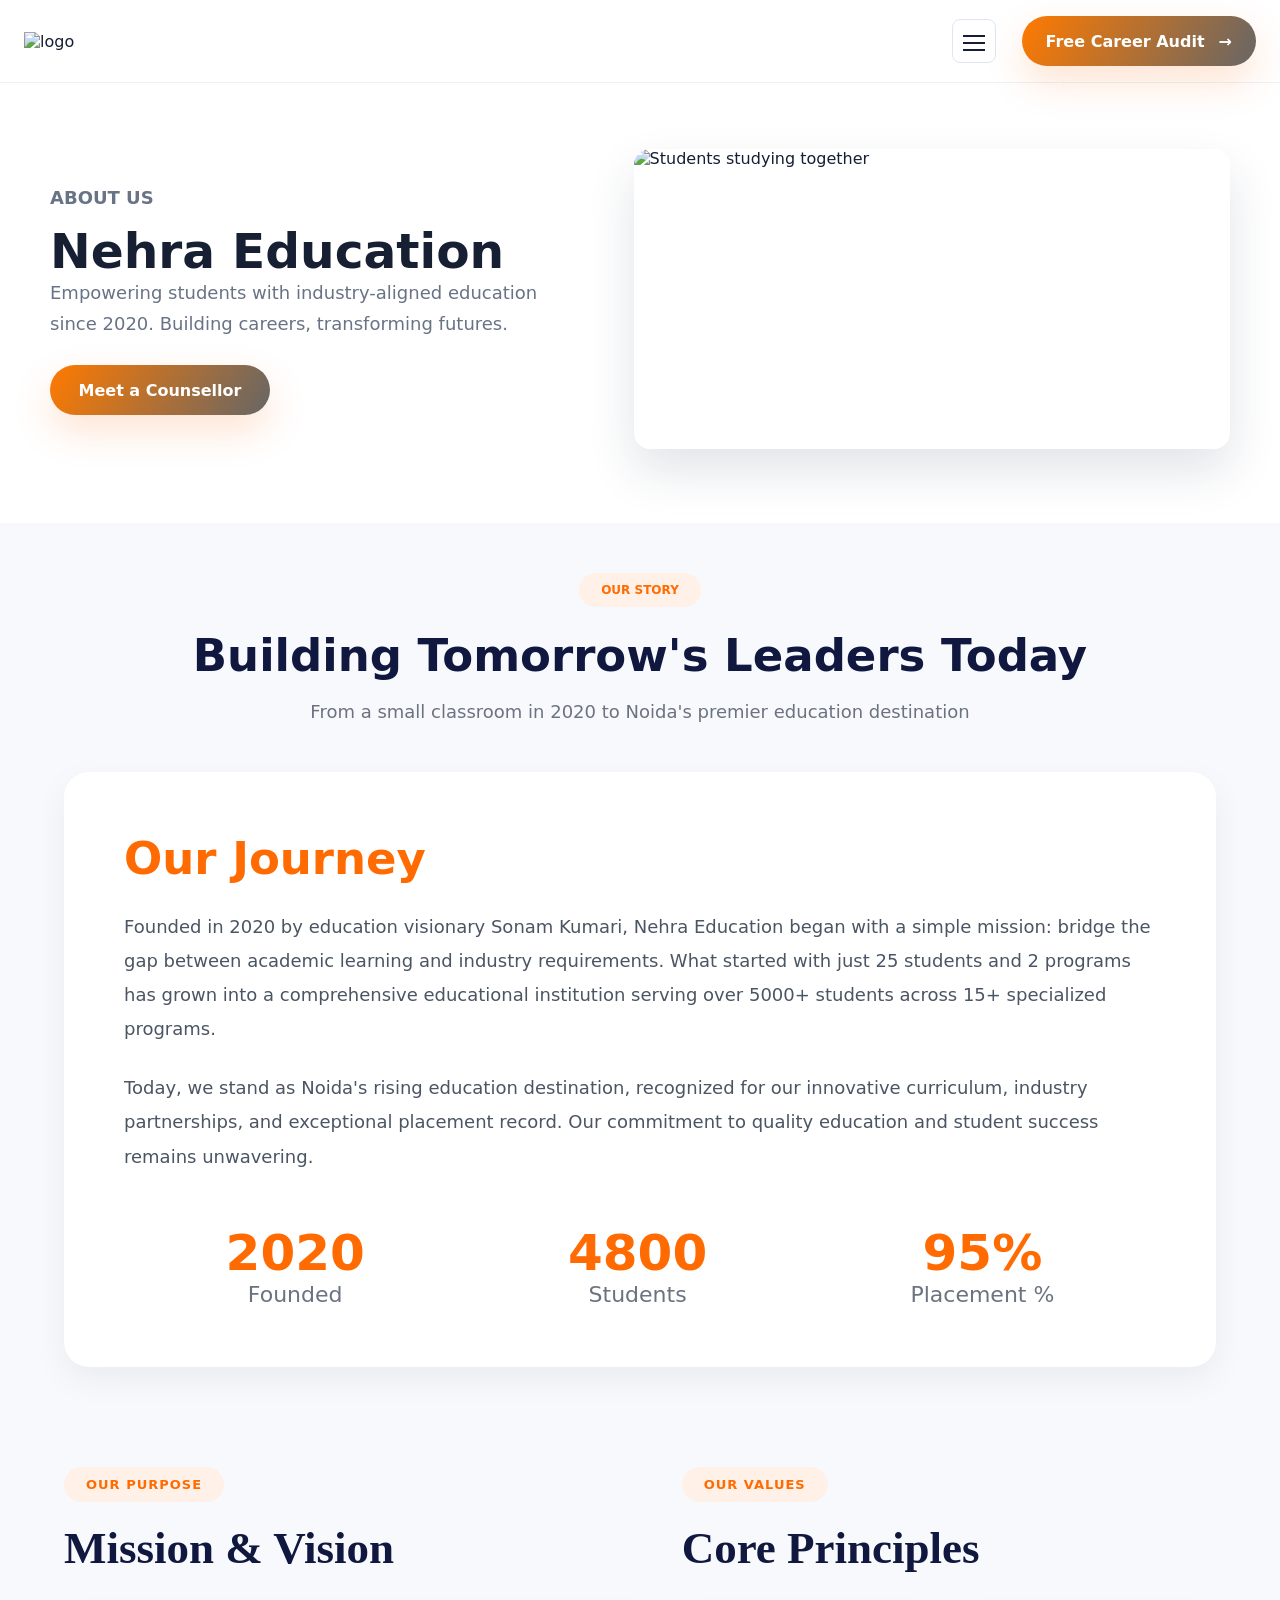
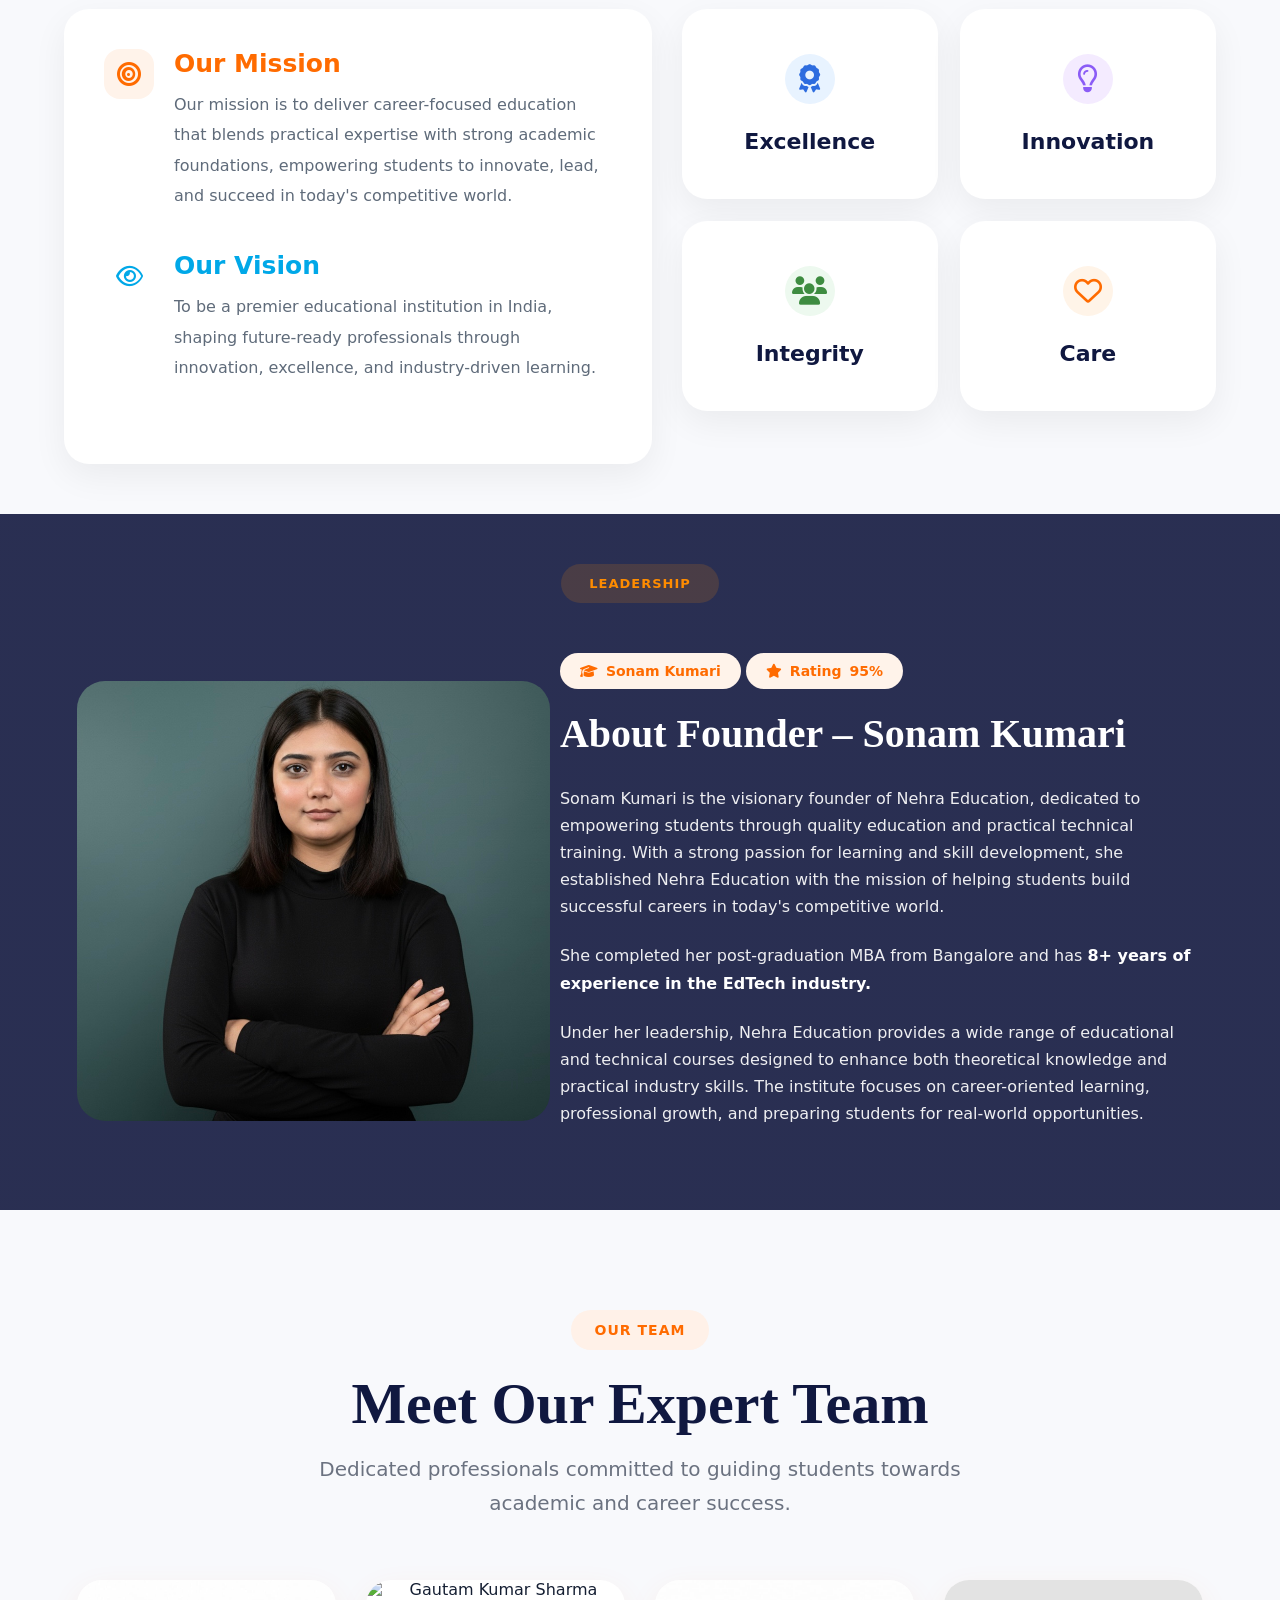
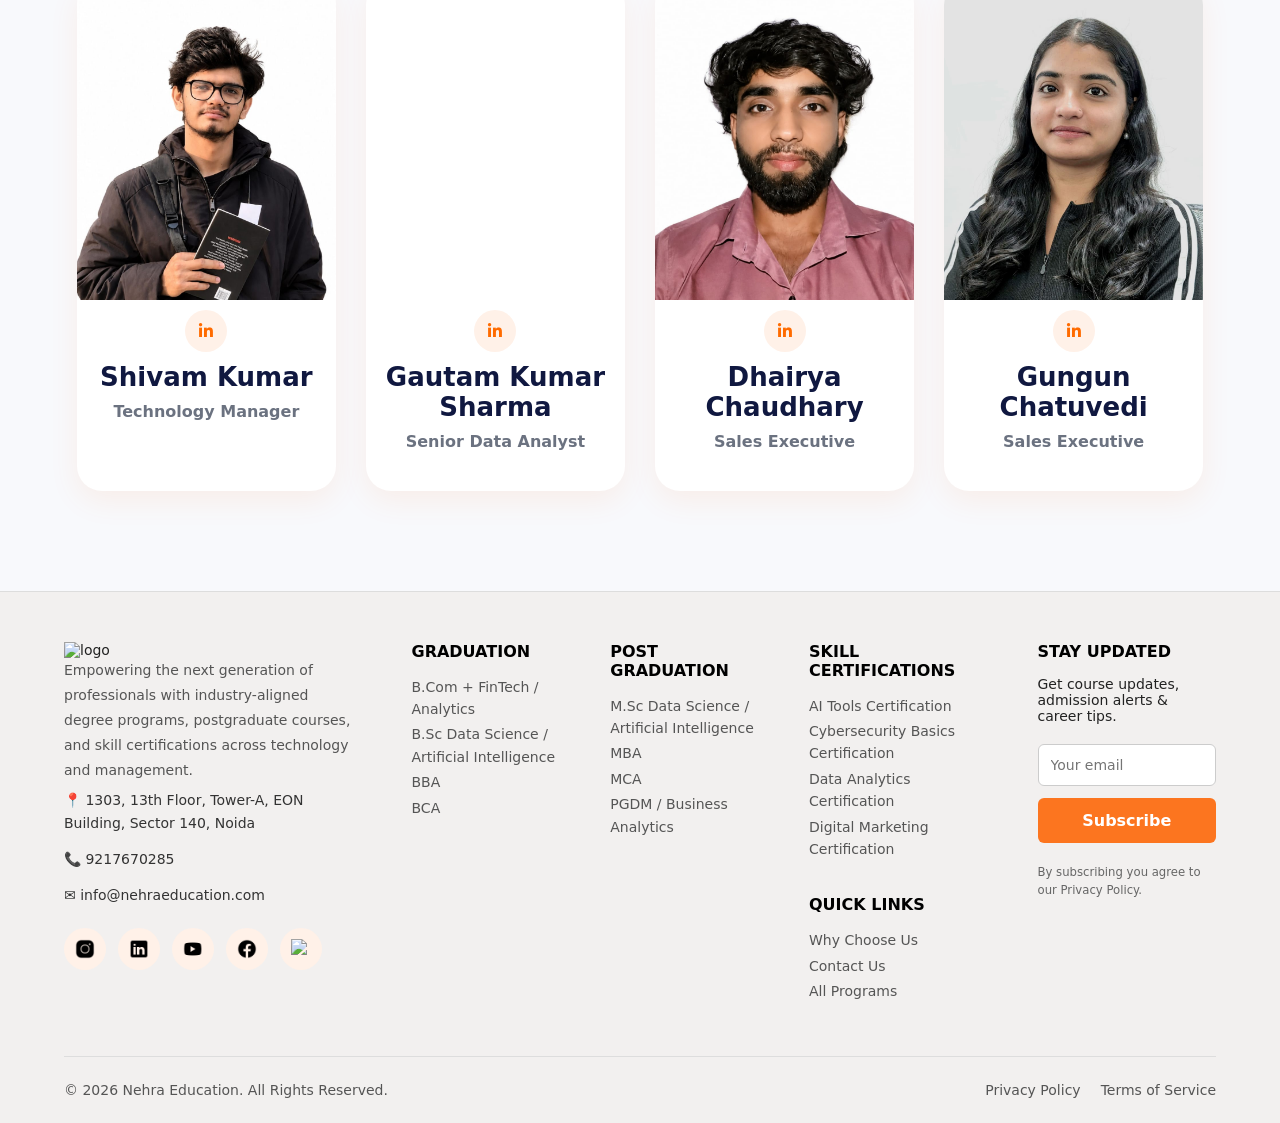
==== About-us/index.html @ 0ae5c198 "Add files via upload" ====
<!DOCTYPE html>
<html lang="en">
  <head>
    <meta charset="UTF-8" />
    <meta name="viewport" content="width=device-width, initial-scale=1.0" />
    <title>About Us | Nehra Education</title>
    <link rel="preconnect" href="https://images.unsplash.com" />
    <link rel="stylesheet" href="../css/styles.css" />
	<link rel="stylesheet" href="../css/about1002.css" />
	<link rel="stylesheet" href="https://cdnjs.cloudflare.com/ajax/libs/font-awesome/6.5.1/css/all.min.css">
  </head>
  <body data-page="about">
    <header class="site-header">
      <nav class="navbar" aria-label="Primary navigation">
        <a class="brand" href="../index.html" aria-label="Nehra Education">
			<img src="../images/logo.png" alt="logo" width="100">
		</a>
        <button class="menu-toggle" type="button" aria-label="Open menu" aria-expanded="false"><span></span><span></span><span></span></button>
        <div class="nav-links" id="navLinks">
          <a href="../India Online Admission/index.html" data-nav="online">India Online Admission</a>
          <a href="../India Campus Admission/index.html" data-nav="campus">India Campus Admission</a>
          <a href="../Abroad Admission/index.html" data-nav="abroad">Abroad Admission</a>
          <a href="../Career Guidance/index.html" data-nav="guidance">Career Guidance</a>
          <a href="../Why-us/index.html" data-nav="why">Why Us</a>
          <a href="index.html" data-nav="about">About Us</a>
          <a href="../contact-us/index.html" data-nav="contact">Contact Us</a>
        </div>
        <div class="header-actions"><a class="audit-btn" href="../Contact-us/index.html">Free Career Audit <span aria-hidden="true">&rarr;</span></a></div>
      </nav>
    </header>

    <main>
      <section class="page-hero compact">
        <div>
          <p class="eyebrow">About us</p>
          <h1>Nehra Education</h1>
          <p>Empowering students with industry-aligned education since 2020. Building careers, transforming futures.</p>
          <div class="hero-actions"><a class="primary-link" href="../Contact-us/index.html">Meet a Counsellor</a></div>
        </div>
        <img src="https://images.unsplash.com/photo-1522202176988-66273c2fd55f?auto=format&fit=crop&w=900&q=80" alt="Students studying together" />
      </section>

      <section class="journey-section">

    <div class="section-title">

        <span class="badge">OUR STORY</span>

        <h2>Building Tomorrow's Leaders Today</h2>

        <p>
            From a small classroom in 2020 to Noida's premier education destination
        </p>

    </div>

    <div class="journey-card">

        <h3>Our Journey</h3>

        <p>
            Founded in 2020 by education visionary Sonam Kumari,
            Nehra Education began with a simple mission:
            bridge the gap between academic learning and industry requirements.

            What started with just 25 students and 2 programs has grown into
            a comprehensive educational institution serving over 5000+
            students across 15+ specialized programs.
        </p>

        <p>
            Today, we stand as Noida's rising education destination,
            recognized for our innovative curriculum, industry partnerships,
            and exceptional placement record. Our commitment to quality
            education and student success remains unwavering.
        </p>

        <div class="stats">

            <div class="stat-box">
                <h4>2020</h4>
                <span>Founded</span>
            </div>

            <div class="stat-box">
                <h4 class="counter" data-target="5000">0</h4>
                <span>Students</span>
            </div>

            <div class="stat-box">
                <h4 class="counter" data-target="95">0</h4>
                <span>Placement %</span>
            </div>

        </div>

    </div>

</section>

	<section class="mission-section">

    <div class="mission-container">

        <!-- Mission & Vision -->

        <div class="mission-side">

            <span class="section-badge">OUR PURPOSE</span>

            <h2>Mission & Vision</h2>

            <div class="mission-card">

                <div class="mission-item">

                    <div class="icon-box mission-icon">
                        <i class="fa-solid fa-bullseye"></i>
                    </div>

                    <div>
                        <h3 class="mission-heading">Our Mission</h3>

                        <p>
                            Our mission is to deliver career-focused education that blends
                            practical expertise with strong academic foundations,
                            empowering students to innovate, lead, and succeed in
                            today's competitive world.
                        </p>
                    </div>

                </div>

                <div class="mission-item">

                    <div class="icon-box vision-icon">
                        <i class="fa-regular fa-eye"></i>
                    </div>

                    <div>
                        <h3 class="vision-heading">Our Vision</h3>

                        <p>
                            To be a premier educational institution in India,
                            shaping future-ready professionals through innovation,
                            excellence, and industry-driven learning.
                        </p>
                    </div>

                </div>

            </div>

        </div>

        <!-- Core Values -->

        <div class="values-side">

            <span class="section-badge">OUR VALUES</span>

            <h2>Core Principles</h2>

            <div class="values-grid">

                <div class="value-card">
                    <div class="value-icon blue-bg">
                        <i class="fa-solid fa-award"></i>
                    </div>
                    <h3>Excellence</h3>
                </div>

                <div class="value-card">
                    <div class="value-icon purple-bg">
                        <i class="fa-regular fa-lightbulb"></i>
                    </div>
                    <h3>Innovation</h3>
                </div>

                <div class="value-card">
                    <div class="value-icon green-bg">
                        <i class="fa-solid fa-users"></i>
                    </div>
                    <h3>Integrity</h3>
                </div>

                <div class="value-card">
                    <div class="value-icon orange-bg">
                        <i class="fa-regular fa-heart"></i>
                    </div>
                    <h3>Care</h3>
                </div>

            </div>

        </div>

    </div>

</section>

	<section class="founder-section">
	
             <span class="leadership-badge">LEADERSHIP</span>

    <div class="founder-container">

        <!-- Founder Image -->
        <div class="founder-image">
            <img src="../images/sonam.png" alt="Founder">
        </div>

        <!-- Founder Content -->
        <div class="founder-content">

<div class="founder-name-badge">
    <i class="fa-solid fa-graduation-cap"></i>
    Sonam Kumari
</div>
<div class="founder-name-badge">
    <i class="fa-solid fas fa-star"></i>
    Rating <h4 class="counter" data-target="95">0</h4>
</div>

    <h2>About Founder – Sonam Kumari</h2>

            <p>
                Sonam Kumari is the visionary founder of Nehra Education,
                dedicated to empowering students through quality education and
                practical technical training. With a strong passion for learning
                and skill development, she established Nehra Education with the
                mission of helping students build successful careers in today's
                competitive world.
            </p>

            <p>
                She completed her post-graduation MBA from Bangalore and has
                <strong>8+ years of experience in the EdTech industry.</strong>
            </p>

            <p>
                Under her leadership, Nehra Education provides a wide range of
                educational and technical courses designed to enhance both
                theoretical knowledge and practical industry skills. The institute
                focuses on career-oriented learning, professional growth, and
                preparing students for real-world opportunities.
            </p>

        </div>

    </div>

</section>

<section class="team-section">

    <div class="team-header">

        <span class="team-badge">OUR TEAM</span>

        <h2>Meet Our Expert Team</h2>

        <p>
            Dedicated professionals committed to guiding students towards
            academic and career success.
        </p>

    </div>

    <div class="team-container">

        <!-- Member 1 -->

        <div class="team-card">

            <div class="image-box">
                <img src="../images/shivam.jpeg" alt="Shivam Kumar">
            </div>
			
			<div class="social-links">

                <a href="#">
                    <i class="fab fa-linkedin-in"></i>
                </a>
            </div>

            <h3>Shivam Kumar</h3>

            <span class="designation">
                Technology Manager
            </span>

            

        </div>

        <!-- Member 2 -->

        <div class="team-card">

            <div class="image-box">
                <img src="../images/Gautam.png" alt="Gautam Kumar Sharma">
            </div>
			
			<div class="social-links">

                <a href="#">
                    <i class="fab fa-linkedin-in"></i>
                </a>
            </div>

            <h3>Gautam Kumar Sharma</h3>

            <span class="designation">
                Senior Data Analyst
            </span>

        </div>

        <!-- Member 3 -->

        <div class="team-card">

            <div class="image-box">
                <img src="../images/dhairya.jpeg" alt="Dhairya Chaudhary">
            </div>
			
			<div class="social-links">

                <a href="#">
                    <i class="fab fa-linkedin-in"></i>
                </a>
            </div>

            <h3>Dhairya Chaudhary</h3>

            <span class="designation">
                Sales Executive
            </span>
        </div>

        <!-- Member 4 -->

        <div class="team-card">

            <div class="image-box">
                <img src="../images/gungun.jpeg" alt="Gungun Chatuvedi">
            </div>
			
			<div class="social-links">

                <a href="#">
                    <i class="fab fa-linkedin-in"></i>
                </a>
            </div>

            <h3>Gungun Chatuvedi</h3>

            <span class="designation">
                Sales Executive
            </span>
        </div>

    </div>

</section>



    </main>
    	<footer class="footer">
    <div class="footer-container">

        <!-- Company Info -->
        <div class="footer-column company-info">
            <img src="../images/logo.png" alt="logo" width="150">

            <p>
                Empowering the next generation of professionals with
                industry-aligned degree programs, postgraduate courses,
                and skill certifications across technology and management.
            </p>

            <div class="contact-info">
                <p>📍 1303, 13th Floor, Tower-A, EON Building, Sector 140, Noida</p>
                <p>📞 <a href="tel:+919217670285">9217670285</a></p>
				<p>✉ <a href="mailto:info@nehraeducation.com">info@nehraeducation.com</a></p>
            </div>

            <div class="social-icons">
    <a href="https://www.instagram.com/nehraeducation?igsh=MWdvMzFmZ3Vqd3J1ag=="><img src="../images/logo/instagram.png" alt="Instagram"></a>
    <a href="https://www.linkedin.com/company/nehraeducation/"><img src="../images/logo/linkedin.png" alt="LinkedIn"></a>
    <a href="#"><img src="../images/logo/youtube.png" alt="YouTube"></a>
    <a href="#"><img src="../images/logo/facebook.png" alt="Facebook"></a>
    <a href="#"><img src="../images/logo/twitter.png" alt="Twitter"></a>
</div>
        </div>

        <!-- Graduation -->
        <div class="footer-column">
            <h3>GRADUATION</h3>
            <ul>
                <li>B.Com + FinTech / Analytics</li>
                <li>B.Sc Data Science / Artificial Intelligence</li>
                <li>BBA</li>
                <li>BCA</li>
            </ul>
        </div>

        <!-- Post Graduation -->
        <div class="footer-column">
            <h3>POST GRADUATION</h3>
            <ul>
                <li>M.Sc Data Science / Artificial Intelligence</li>
                <li>MBA</li>
                <li>MCA</li>
                <li>PGDM / Business Analytics</li>
            </ul>
        </div>

        <!-- Skill Certifications -->
        <div class="footer-column">
            <h3>SKILL CERTIFICATIONS</h3>
            <ul>
                <li>AI Tools Certification</li>
                <li>Cybersecurity Basics Certification</li>
                <li>Data Analytics Certification</li>
                <li>Digital Marketing Certification</li>
            </ul>

            <h3 class="quick-title">QUICK LINKS</h3>
            <ul>
                <li><a href="#">Why Choose Us</a></li>
                <li><a href="#">Contact Us</a></li>
                <li><a href="#">All Programs</a></li>
            </ul>
        </div>

        <!-- Newsletter -->
        <div class="footer-column">
            <h3>STAY UPDATED</h3>

            <p>
                Get course updates, admission alerts & career tips.
            </p>

            <form class="newsletter-form">
                <input type="email" placeholder="Your email">
                <button type="submit">Subscribe</button>
            </form>

            <small>
                By subscribing you agree to our Privacy Policy.
            </small>
        </div>

    </div>

    <div class="footer-bottom">
        <p>© 2026 Nehra Education. All Rights Reserved.</p>

        <div class="footer-links">
            <a href="#">Privacy Policy</a>
            <a href="#">Terms of Service</a>
        </div>
    </div>
	</footer>
	<div class="toast" id="toast" role="status" aria-live="polite"></div>
    <script src="../js/script.js"></script>
	<script>
const counters = document.querySelectorAll(".counter");

counters.forEach(counter => {

    const updateCounter = () => {

        const target = +counter.getAttribute("data-target");
        const count = +counter.innerText;

        const increment = target / 100;

        if(count < target){

            counter.innerText =
                Math.ceil(count + increment);

            setTimeout(updateCounter, 20);

        }else{

            if(target === 5000){
                counter.innerText = "5000+";
            }
            else if(target === 95){
                counter.innerText = "95%";
            }
            else{
                counter.innerText = target;
            }
        }
    };

    updateCounter();
});
</script>
  </body>
</html>
---- css/styles.css ----
:root {
  --ink: #151f33;
  --muted: #687386;
  --soft: #f4f7fd;
  --paper: #ffffff;
  --line: #dfe6f1;
  --blue: #2f63ee;
  --blue-dark: #244aa8;
  --cyan: #0699c7;
  --purple: #671d73;
  --violet: #8b42ef;
  --mint: #17b59a;
  --orange: #f27b2f;
  --rose: #ef4b71;
  --shadow: 0 22px 48px rgba(32, 45, 76, 0.13);
  --radius: 8px;
}

* {
  box-sizing: border-box;
}

html {
  scroll-behavior: smooth;
}

body {
  margin: 0;
  color: var(--ink);
  background: #ffffff;
  font-family: Inter, ui-sans-serif, system-ui, -apple-system, BlinkMacSystemFont, "Segoe UI", sans-serif;
}

*{
    margin:0;
    padding:0;
    box-sizing:border-box;
}

.footer{
    background:#F2F0EF;
    color:#222;
    padding:50px 5% 25px;
    border-top:1px solid #ddd;
	font-size:14px;
}

.footer-container{
    display:grid;
    grid-template-columns:2fr 1fr 1fr 1.2fr 1.2fr;
    gap:50px;
}

.footer-logo{
    width:220px;
    margin-bottom:25px;
}

.company-info p{
    line-height:1.8;
    color:#555;
    margin-bottom:5px;
}

.contact-info p{
    margin-bottom:12px;
    line-height:1.7;
	color:#333;
}

.contact-info i{
    color:#ff6b00;
    margin-right:8px;
    width:20px;
}

.contact-info a{
    text-decoration:none;
    color:#333;
    transition:.3s;
}

.contact-info a:hover{
    color:#ff7a00;
}

.footer-column h3{
    font-size:16px;
    margin-bottom:15px;
    color:#000;
    font-weight:700;
}

.footer-column ul{
    list-style:none;
}

.footer-column ul li{
    margin-bottom:3px;
    line-height:1.6;
    color:#555;
}

.footer-column ul li a{
    text-decoration:none;
    color:#555;
    transition:.3s;
}

.footer-column ul li a:hover{
    color:#ff7a00;
}

.quick-title{
    margin-top:35px;
}
.social-icons{
    display:flex;
    gap:12px;
    margin-top:20px;
}

.social-icons a{
    width:42px;
    height:42px;
    border-radius:50%;
    background:#fff1e8;
    color:#ff6b00;
    display:flex;
    align-items:center;
    justify-content:center;
    text-decoration:none;
    font-size:18px;
    transition:all .4s ease;
}

.social-icons a:hover{
    background:#ff6b00;
    color:#fff;
    transform:translateY(-5px) rotate(360deg);
    box-shadow:0 10px 25px rgba(255,107,0,.25);
}
.social-icons img{
    width:20px;
    height:20px;
}

.newsletter-form{
    margin:20px 0;
}

.newsletter-form input{
    width:100%;
    padding:12px;
    border:1px solid #ccc;
    border-radius:6px;
    margin-bottom:12px;
    outline:none;
}

.newsletter-form button{
    width:100%;
    padding:13px;
    border:none;
    background:#FC751F;
    color:#fff;
    border-radius:6px;
    cursor:pointer;
    font-size:16px;
    font-weight:600;
}

.newsletter-form button:hover{
    background:#FFA64D;
}

.footer-column small{
    color:#666;
    line-height:1.6;
}

.footer-bottom{
    margin-top:50px;
    padding-top:25px;
    border-top:1px solid #ddd;
    display:flex;
    justify-content:space-between;
    align-items:center;
    flex-wrap:wrap;
    gap:15px;
}

.footer-bottom p{
    color:#555;
}

.footer-links{
    display:flex;
    gap:20px;
}

.footer-links a{
    text-decoration:none;
    color:#555;
}

.footer-links a:hover{
    color:#ff7a00;
}

/* Responsive */
@media(max-width:991px){
    .footer-container{
        grid-template-columns:1fr 1fr;
    }
}

@media(max-width:768px){
    .footer-container{
        grid-template-columns:1fr;
    }

    .footer-bottom{
        flex-direction:column;
        text-align:center;
    }
}


/* ==========================
   PARTNERS SECTION
========================== */

.partners-section{
    background:#ffffff;
    padding:70px 0;
    overflow:hidden;
}

/* Container for side spacing */

.partners-container{
    max-width:1400px;
    margin:auto;
    padding:0 40px;
}

/* Heading */

.section-title{
    text-align:center;
    margin-bottom:50px;
}

.section-title h2{
    font-size:38px;
    font-weight:600;
    color:#111;
    line-height:1.3;
}

/* ==========================
   LOGO SLIDER
========================== */

.slider{
    width:100%;
    overflow:hidden;
    position:relative;
}

.slide-track{
    display:flex;
    align-items:center;
    width:calc(250px * 12);
    animation: scroll 30s linear infinite;
}

.slide{
    width:250px;
    display:flex;
    justify-content:center;
    align-items:center;
}

.slide img{
    max-width:180px;
    height:80px;
    object-fit:contain;
    transition:0.3s ease;
    filter: grayscale(100%);
}

.slide img:hover{
    filter: grayscale(0%);
    transform:scale(1.05);
}

/* Infinite Smooth Animation */

@keyframes scroll{

    0%{
        transform:translateX(0);
    }

    100%{
        transform:translateX(calc(-250px * 6));
    }
}

/* ==========================
   MOBILE RESPONSIVE
========================== */

@media(max-width:768px){

    .partners-container{
        padding:0 20px;
    }

    .section-title h2{
        font-size:26px;
    }

    .slide{
        width:180px;
    }

    .slide img{
        max-width:130px;
        height:60px;
    }

    .slide-track{
        animation: scroll 20s linear infinite;
    }
}


.audit-btn{
    transition: all 0.3s ease;
}

.audit-btn span{
    display:inline-block;
    transition: transform 0.3s ease;
}

.audit-btn:hover{
    transform: translateY(-4px);
}

.audit-btn:hover span{
    transform: translateX(5px);
}

.primary-link{
    transition: all 0.3s ease;
}

.primary-link span{
    display:inline-block;
    transition: transform 0.3s ease;
}

.primary-link:hover{
    transform: translateY(-4px);
}

.primary-link:hover span{
    transform: translateX(5px);
}

button,
input,
select,
textarea {
  font: inherit;
}

a {
  color: inherit;
  text-decoration: none;
}

img {
  display: block;
  max-width: 100%;
}

.site-header {
  position: sticky;
  top: 0;
  z-index: 40;
  background: rgba(255, 255, 255, 0.95);
  border-bottom: 1px solid #eef1f6;
  backdrop-filter: blur(18px);
}

.navbar {
  display: flex;
  align-items: center;
  gap: 26px;
  width: min(1530px, calc(100% - 48px));
  min-height: 92px;
  margin: 0 auto;
}

.brand {
  display: inline-flex;
  align-items: center;
  gap: 10px;
  flex: 0 0 auto;
}

.brand-mark {
  position: relative;
  width: 42px;
  height: 42px;
  border: 3px solid #ff2947;
  transform: rotate(45deg);
}

.brand-mark::before,
.brand-mark::after {
  position: absolute;
  left: 4px;
  right: 4px;
  height: 3px;
  content: "";
  background: var(--blue);
  transform: rotate(-27deg);
}

.brand-mark::before {
  top: 13px;
}

.brand-mark::after {
  top: 22px;
}

.brand-name {
  color: #21418f;
  font-size: 29px;
  font-weight: 900;
  letter-spacing: 0;
}

.nav-links {
  display: flex;
  align-items: center;
  justify-content: center;
  gap: clamp(12px, 1.15vw, 24px);
  flex: 1 1 auto;
}

.nav-links a {
  position: relative;
  color: #202a40;
  font-size: 15px;
  font-weight: 700;
  white-space: nowrap;
}

.nav-links a:hover,
.nav-links a.active {
  color: #FC751F;
}

.nav-links a.active::after {
  position: absolute;
  right: 0;
  bottom: -10px;
  left: 0;
  height: 3px;
  content: "";
  background: #f27b2f;
  border-radius: 999px;
}

.header-actions {
  display: flex;
  align-items: center;
  gap: 16px;
  flex: 0 0 auto;
}

.audit-btn,
.login-btn,
.primary-link,
.secondary-link,
.site-footer a {
  display: inline-flex;
  align-items: center;
  justify-content: center;
  min-height: 50px;
  border-radius: 999px;
  font-weight: 800;
}

.audit-btn,
.primary-link {
  gap: 14px;
  min-width: 220px;
  padding: 0 24px;
  color: #ffffff;
  background: linear-gradient(120deg, #ff7a00, #666666);
  box-shadow: 0 16px 38px rgba(252, 117, 31, 0.20);
}

.login-btn,
.secondary-link {
  min-width: 104px;
  padding: 0 22px;
  color: #252f44;
  background: #ffffff;
  border: 1px solid var(--line);
}

.menu-toggle {
  display: none;
  width: 44px;
  height: 44px;
  padding: 10px;
  background: #ffffff;
  border: 1px solid var(--line);
  border-radius: var(--radius);
  cursor: pointer;
}

.menu-toggle span {
  display: block;
  width: 100%;
  height: 2px;
  margin: 5px 0;
  background: var(--ink);
}

.home-hero {
  min-height: 390px;
  overflow: hidden;
  background:
    radial-gradient(circle at 52% 18%, rgba(58, 96, 178, 0.14), transparent 24%),
    linear-gradient(180deg, #f4f7fd 0%, #ffffff 74%);
}

.hero-inner {
  width: min(1160px, calc(100% - 40px));
  margin: 0 auto;
  padding: 46px 0 32px;
  text-align: center;
}

.eyebrow {
  margin: 0 0 12px;
  color: #ff7a00;
  font-size: 13px;
  font-weight: 900;
  letter-spacing: 0;
  text-transform: uppercase;
}

.home-hero h1 {
  max-width: 1120px;
  margin: 0 auto;
  color: #121c30;
  font-size: clamp(48px, 5.2vw, 70px);
  font-weight: 900;
  line-height: 1.08;
  letter-spacing: 0;
}

.home-hero h1 span {
  color: #ff7a00;
}

.hero-copy {
  max-width: 850px;
  margin: 18px auto 28px;
  color: var(--muted);
  font-size: clamp(18px, 2vw, 24px);
  line-height: 1.45;
}

.search-panel {
  display: grid;
  grid-template-columns: minmax(240px, 1fr) 220px 128px;
  gap: 10px;
  align-items: center;
  width: min(1030px, 100%);
  min-height: 74px;
  margin: 0 auto;
  padding: 7px 8px 7px 26px;
  background: #ffffff;
  border: 1px solid #e2e7f0;
  border-radius: 999px;
  box-shadow: var(--shadow);
}

.location-field {
  display: flex;
  align-items: center;
  gap: 18px;
  min-width: 0;
}

.pin-icon {
  display: inline-flex;
  width: 30px;
  height: 30px;
  color: #9ba5b5;
  flex: 0 0 auto;
}

.pin-icon svg {
  width: 100%;
  height: 100%;
  fill: none;
  stroke: currentColor;
  stroke-width: 2.1;
}

.search-panel input,
.search-panel select {
  width: 100%;
  min-width: 0;
  color: var(--ink);
  background: transparent;
  border: 0;
  outline: 0;
  font-size: 20px;
  font-weight: 700;
}

.search-panel input::placeholder {
  color: #9aa4b3;
}

.type-field {
  padding-left: 18px;
  border-left: 1px solid var(--line);
}

.search-panel button,
.planner-card button,
.contact-form button {
  min-height: 56px;
  color: #ffffff;
  background: #ff7a00;
  border: 0;
  border-radius: 999px;
  cursor: pointer;
  font-size: 18px;
  font-weight: 850;
}

.city-row {
  display: flex;
  flex-wrap: wrap;
  align-items: center;
  justify-content: center;
  gap: 12px 14px;
  margin-top: 34px;
}

.city-row strong {
  color: #99a2b3;
  font-size: 15px;
  text-transform: uppercase;
}

.city-row button {
  min-height: 32px;
  padding: 0 22px;
  color: #4d5869;
  background: #ffffff;
  border: 1px solid #dce2ec;
  border-radius: 999px;
  box-shadow: 0 8px 17px rgba(33, 44, 68, 0.09);
  cursor: pointer;
  font-size: 15px;
}

.mentor-rail {
  width: 100%;
  overflow: hidden;
  padding: 12px 0 30px;
  background: #ffffff;
  mask-image: linear-gradient(90deg, transparent 0, #000000 8%, #000000 92%, transparent 100%);
}

.mentor-track {
  display: flex;
  align-items: center;
  justify-content: center;
  gap: clamp(42px, 5.8vw, 95px);
  min-width: 1530px;
}

.mentor-card {
  display: flex;
  align-items: center;
  gap: 14px;
  min-width: 230px;
}

.mentor-card img {
  width: 58px;
  height: 58px;
  border: 3px solid #ffffff;
  border-radius: 50%;
  box-shadow: 0 8px 24px rgba(34, 46, 75, 0.14);
  object-fit: cover;
}

.mentor-card h2 {
  margin: 0 0 6px;
  color: #30384a;
  font-size: 16px;
}

.mentor-card span {
  display: inline-flex;
  align-items: center;
  gap: 8px;
  padding: 3px 8px;
  color: #3861b8;
  background: #fffdf7;
  border: 1px solid #e8dfd2;
  border-radius: 6px;
  font-size: 12px;
  font-weight: 800;
}

.mentor-card b {
  color: #f8b400;
}

.faded {
  opacity: 0.28;
}

.audience-section {
  width: min(1540px, calc(100% - 48px));
  margin: 0 auto;
  padding-bottom: 74px;
}

.audience-tabs {
  display: flex;
  align-items: center;
  justify-content: center;
  gap: 14px;
  width: min(640px, 100%);
  min-height: 68px;
  margin: 0 auto 30px;
  padding: 8px;
  background: #ffffff;
  border: 1px solid var(--line);
  border-radius: 999px;
  box-shadow: 0 17px 38px rgba(32, 45, 76, 0.14);
}

.tab {
  min-width: 180px;
  min-height: 50px;
  color: #253047;
  background: transparent;
  border: 0;
  border-radius: 999px;
  cursor: pointer;
  font-size: 16px;
  font-weight: 900;
  text-transform: uppercase;
}

.tab.active {
  color: #ffffff;
  background: #FC751F;
}

.service-grid {
  display: grid;
  grid-template-columns: repeat(6, minmax(0, 1fr));
  gap: 20px;
}

.service-card {
  position: relative;
  display: grid;
  justify-items: center;
  align-content: center;
  min-height: 176px;
  padding: 32px 18px 22px;
  background: var(--paper);
  border: 1px solid #dfe5ee;
  border-radius: 16px;
  box-shadow: 0 18px 38px rgba(32, 45, 76, 0.08);
  text-align: center;
  transition: transform 180ms ease, box-shadow 180ms ease;
}

.service-card:hover {
  transform: translateY(-4px);
  box-shadow: 0 24px 52px rgba(32, 45, 76, 0.14);
}

.service-card.is-hidden {
  display: none;
}

.pill {
  position: absolute;
  top: 12px;
  right: 12px;
  padding: 5px 10px;
  color: #8aa0d6;
  background: #ffffff;
  border: 1px solid #e7ebf2;
  border-radius: 999px;
  box-shadow: 0 7px 15px rgba(32, 45, 76, 0.08);
  font-size: 12px;
  font-weight: 800;
}

.service-icon {
  display: grid;
  width: 48px;
  height: 48px;
  place-items: center;
  margin-bottom: 14px;
  border-radius: 17px;
  font-size: 14px;
  font-weight: 950;
  box-shadow: 0 7px 16px rgba(32, 45, 76, 0.13);
}

.blue {
  color: #2563eb;
  background: #dbeafe;
}

.violet {
  color: #9333ea;
  background: #f1ddff;
}

.mint {
  color: #0f9f8d;
  background: #ccfbf1;
}

.sky {
  color: #0284c7;
  background: #d7f1ff;
}

.orange {
  color: #ea580c;
  background: #ffedd5;
}

.rose {
  color: #e11d48;
  background: #ffe0ea;
}

.service-card h2 {
  margin: 0 0 8px;
  color: #384153;
  font-size: 18px;
}

.service-card p {
  margin: 0;
  color: var(--muted);
  font-size: 13px;
  line-height: 1.45;
}

.empty-result {
  margin: 22px 0 0;
  color: #d33554;
  font-weight: 800;
  text-align: center;
}

.planner-band,
.split-showcase,
.page-hero,
.page-section,
.process-section,
.contact-layout {
  width: min(1180px, calc(100% - 48px));
  margin: 0 auto 74px;
}

.planner-band {
  display: grid;
  grid-template-columns: 0.8fr 1.2fr;
  gap: 28px;
  align-items: center;
  padding: 38px;
  background: #faf3ed;
  border: 1px solid #f0e4da;
  border-radius: 18px;
}

.planner-copy h2,
.split-showcase h2,
.page-hero h1,
.section-heading h2,
.process-section h2,
.contact-copy h1,
.about-copy h2 {
  margin: 0;
  color: #172033;
  font-size: clamp(34px, 3.8vw, 58px);
  line-height: 1.08;
  letter-spacing: 0;
}

.planner-copy p:last-child,
.split-showcase p,
.page-hero p,
.about-copy p,
.contact-copy p {
  color: var(--muted);
  font-size: 18px;
  line-height: 1.7;
}

.planner-card {
  display: grid;
  grid-template-columns: 1fr 1fr 150px;
  gap: 16px;
  align-items: center;
  padding: 22px;
  background: #ffffff;
  border: 1px solid #f0e4da;
  border-radius: 16px;
  box-shadow: 0 18px 38px rgba(104, 31, 115, 0.1);
}

.planner-card label,
.contact-form label {
  display: grid;
  gap: 7px;
}

.planner-card span,
.contact-form span {
  color: var(--muted);
  font-size: 13px;
  font-weight: 800;
}

.planner-card select {
  min-width: 0;
  color: var(--ink);
  background: transparent;
  border: 0;
  outline: 0;
  font-size: 18px;
  font-weight: 850;
}

.planner-card button {
  background: var(--purple);
}

.split-showcase {
  display: grid;
  grid-template-columns: 0.9fr 1.1fr;
  gap: 44px;
  align-items: center;
  padding: 38px;
  background: #f3f7ff;
  border: 1px solid #e1e9f8;
  border-radius: 18px;
}

.split-showcase img,
.page-hero img {
  width: 100%;
  height: 300px;
  border-radius: 16px;
  object-fit: cover;
  box-shadow: var(--shadow);
}

.stats-row {
  display: grid;
  grid-template-columns: repeat(3, 1fr);
  gap: 14px;
  margin-top: 26px;
}

.stats-row div {
  display: grid;
  gap: 4px;
  padding: 16px;
  background: #ffffff;
  border: 1px solid var(--line);
  border-radius: 12px;
}

.stats-row strong {
  color: #FC751F	;
  font-size: 28px;
}

.stats-row span {
  color: var(--muted);
  font-size: 13px;
  font-weight: 800;
}

.page-hero {
  display: grid;
  grid-template-columns: 0.95fr 1.05fr;
  gap: 44px;
  align-items: center;
  padding-top: 58px;
}

.page-hero.compact {
  padding-top: 66px;
}

.page-hero p {
  max-width: 650px;
}

.hero-actions {
  display: flex;
  flex-wrap: wrap;
  gap: 14px;
  margin-top: 26px;
}

.page-section {
  padding: 44px;
  background: #ffffff;
  border: 1px solid var(--line);
  border-radius: 18px;
  box-shadow: 0 18px 38px rgba(32, 45, 76, 0.07);
}

.section-heading {
  max-width: 720px;
  margin-bottom: 28px;
}

.detail-grid {
  display: grid;
  grid-template-columns: repeat(3, minmax(0, 1fr));
  gap: 18px;
}

.detail-grid.four {
  grid-template-columns: repeat(4, minmax(0, 1fr));
}

.detail-grid article {
  padding: 24px;
  background: #f8fbff;
  border: 1px solid var(--line);
  border-radius: 16px;
}

.detail-grid span {
  display: grid;
  width: 44px;
  height: 44px;
  place-items: center;
  margin-bottom: 16px;
  color: var(--blue);
  background: #e7efff;
  border-radius: 14px;
  font-weight: 950;
}

.detail-grid h3 {
  margin: 0 0 10px;
  color: #253047;
  font-size: 21px;
}

.detail-grid p {
  margin: 0;
  color: var(--muted);
  line-height: 1.65;
}

.process-section {
  padding: 40px;
  color: #ffffff;
  background: #121c30;
  border-radius: 18px;
}

.process-section h2 {
  color: #ffffff;
  margin-bottom: 26px;
}

.process-list {
  display: grid;
  grid-template-columns: repeat(3, minmax(0, 1fr));
  gap: 18px;
}

.process-list div {
  padding: 24px;
  background: rgba(255, 255, 255, 0.08);
  border: 1px solid rgba(255, 255, 255, 0.14);
  border-radius: 16px;
}

.process-list strong {
  font-size: 19px;
}

.process-list p {
  color: rgba(255, 255, 255, 0.72);
  line-height: 1.6;
}

.contact-layout {
  display: grid;
  grid-template-columns: 0.85fr 1.15fr;
  gap: 44px;
  align-items: start;
  padding-top: 58px;
}

.contact-points {
  display: flex;
  flex-wrap: wrap;
  gap: 10px;
  margin-top: 24px;
}

.contact-points span {
  padding: 10px 14px;
  color: #384153;
  background: #f4f7fd;
  border: 1px solid var(--line);
  border-radius: 999px;
  font-weight: 750;
}

.contact-form {
  display: grid;
  gap: 16px;
  padding: 28px;
  background: #ffffff;
  border: 1px solid var(--line);
  border-radius: 18px;
  box-shadow: var(--shadow);
}

.contact-form input,
.contact-form select,
.contact-form textarea {
  width: 100%;
  min-height: 52px;
  padding: 12px 14px;
  color: var(--ink);
  background: #f7f9fc;
  border: 1px solid var(--line);
  border-radius: var(--radius);
  outline: 0;
  font-weight: 700;
  resize: vertical;
}

.contact-form textarea {
  min-height: 110px;
}

.site-footer {
  display: flex;
  align-items: center;
  justify-content: space-between;
  gap: 24px;
  width: min(1530px, calc(100% - 48px));
  margin: 30px auto 0;
  padding: 28px 0 36px;
  border-top: 1px solid var(--line);
}

.site-footer strong {
  color: #21418f;
  font-size: 24px;
}

.site-footer p {
  margin: 6px 0 0;
  color: var(--muted);
}

.site-footer a {
  min-width: 170px;
  color: #ffffff;
  background: var(--purple);
}

.toast {
  position: fixed;
  left: 50%;
  bottom: 24px;
  z-index: 60;
  max-width: min(560px, calc(100% - 32px));
  padding: 14px 18px;
  color: #ffffff;
  background: #172033;
  border-radius: 999px;
  box-shadow: var(--shadow);
  opacity: 0;
  pointer-events: none;
  transform: translate(-50%, 12px);
  transition: 180ms ease;
}

.toast.show {
  opacity: 1;
  transform: translate(-50%, 0);
}

@media (max-width: 1480px) {
  .menu-toggle {
    display: block;
    margin-left: auto;
  }

  .navbar {
    min-height: 82px;
  }

  .nav-links {
    position: absolute;
    top: 82px;
    left: 24px;
    right: 24px;
    display: none;
    flex-direction: column;
    align-items: stretch;
    gap: 0;
    padding: 12px;
    background: #ffffff;
    border: 1px solid var(--line);
    border-radius: 16px;
    box-shadow: var(--shadow);
  }

  .nav-links.open {
    display: flex;
  }

  .nav-links a {
    padding: 13px 14px;
  }

  .nav-links a.active::after {
    display: none;
  }
}

@media (max-width: 1180px) {
  .header-actions {
    display: none;
  }

  .search-panel,
  .planner-card,
  .planner-band,
  .split-showcase,
  .page-hero,
  .contact-layout {
    grid-template-columns: 1fr;
  }

  .type-field {
    padding: 12px 0 0;
    border-top: 1px solid var(--line);
    border-left: 0;
  }

  .service-grid,
  .detail-grid,
  .detail-grid.four,
  .process-list {
    grid-template-columns: repeat(2, minmax(0, 1fr));
  }

  .search-panel {
    border-radius: 28px;
    padding: 18px;
  }
}

@media (max-width: 760px) {
  .navbar,
  .audience-section,
  .planner-band,
  .split-showcase,
  .page-hero,
  .page-section,
  .process-section,
  .contact-layout,
  .site-footer {
    width: min(100% - 28px, 1180px);
  }

  .brand-name {
    font-size: 23px;
  }

  .brand-mark {
    width: 34px;
    height: 34px;
  }

  .home-hero h1 {
    font-size: 40px;
  }

  .hero-inner {
    width: min(100% - 28px, 1160px);
    padding-top: 34px;
  }

  .search-panel input,
  .search-panel select {
    font-size: 17px;
  }

  .mentor-rail {
    mask-image: none;
  }

  .mentor-track {
    justify-content: flex-start;
    min-width: 0;
    padding: 0 16px;
    overflow-x: auto;
  }

  .audience-tabs {
    justify-content: flex-start;
    overflow-x: auto;
  }

  .tab {
    min-width: 142px;
    font-size: 14px;
  }

  .service-grid,
  .detail-grid,
  .detail-grid.four,
  .process-list,
  .stats-row {
    grid-template-columns: 1fr;
  }

  .planner-band,
  .split-showcase,
  .page-section,
  .process-section {
    padding: 24px;
  }

  .page-hero {
    padding-top: 38px;
  }

  .page-hero img,
  .split-showcase img {
    height: 300px;
  }

  .site-footer {
    flex-direction: column;
    align-items: flex-start;
  }
}
---- css/about1002.css ----
.journey-section{
    padding:50px 5%;
    background:#f8f9fc;
}

.section-title{
    text-align:center;
    margin-bottom:50px;
}

.badge{
    display:inline-block;
    background:#fff1e7;
    color:#ff6b00;
    padding:10px 22px;
    border-radius:30px;
    font-size:12px;
    font-weight:600;
    margin-bottom:20px;
}

.section-title h2{
    font-size:45px;
    color:#101840;
    margin-bottom:15px;
}

.section-title p{
    font-size:18px;
    color:#6b7280;
}

.journey-card{
    max-width:1400px;
    margin:auto;
    background:#fff;
    padding:60px;
    border-radius:25px;
    box-shadow:0 12px 35px rgba(0,0,0,0.06);
}

.journey-card h3{
    color:#ff6b00;
    font-size:45px;
    margin-bottom:25px;
}

.journey-card p{
    font-size:18px;
    line-height:1.9;
    color:#4b5563;
    margin-bottom:25px;
}

.stats{
    display:flex;
    justify-content:space-around;
    margin-top:50px;
    text-align:center;
}

.stat-box h4{
    font-size:50px;
    color:#ff6b00;
    font-weight:700;
}

.stat-box span{
    font-size:22px;
    color:#6b7280;
}

/* Mobile */

@media(max-width:768px){

    .section-title h2{
        font-size:36px;
    }

    .journey-card{
        padding:30px;
    }

    .journey-card h3{
        font-size:34px;
    }

    .journey-card p{
        font-size:18px;
    }

    .stats{
        flex-direction:column;
        gap:30px;
    }

    .stat-box h4{
        font-size:48px;
    }
}







.mission-section{
    background:#f8f9fc;
    padding:50px 5%;
}

.mission-container{
    max-width:1400px;
    margin:auto;
    display:grid;
    grid-template-columns:1.1fr 1fr;
    gap:30px;
}

.section-badge{
    display:inline-block;
    background:#fff1e7;
    color:#ff6b00;
    padding:10px 22px;
    border-radius:30px;
    font-size:13px;
    font-weight:600;
    letter-spacing:1px;
    margin-bottom:20px;
}

.mission-side h2,
.values-side h2{
    font-size:45px;
    color:#101840;
    margin-bottom:35px;
    font-family:Georgia, serif;
}

/* Mission Card */

.mission-card{
    background:#fff;
    padding:40px;
    border-radius:25px;
    box-shadow:0 12px 35px rgba(0,0,0,.06);
}

.mission-item{
    display:flex;
    gap:20px;
    margin-bottom:40px;
}

.icon-box{
    width:50px;
    height:50px;
    border-radius:16px;
    display:flex;
    align-items:center;
    justify-content:center;
    flex-shrink:0;
    font-size:24px;
}

.mission-icon{
    background:#fff3ea;
    color:#ff6b00;
}

.vision-icon{
    color:#00a8e8;
}

.mission-heading{
    color:#ff6b00;
    font-size:25px;
    margin-bottom:12px;
}

.vision-heading{
    color:#00a8e8;
    font-size:25px;
    margin-bottom:12px;
}

.mission-item p{
    font-size:16px;
    line-height:1.9;
    color:#5f6b7a;
}

/* Values */

.values-grid{
    display:grid;
    grid-template-columns:repeat(2,1fr);
    gap:22px;
}

.value-card{
    background:#fff;
    border-radius:25px;
    text-align:center;
    padding:45px 20px;
    box-shadow:0 12px 35px rgba(0,0,0,.06);
    transition:.3s;
}

.value-card:hover{
    transform:translateY(-5px);
}

.value-icon{
    width:50px;
    height:50px;
    border-radius:50%;
    margin:auto;
    margin-bottom:25px;
    display:flex;
    align-items:center;
    justify-content:center;
    font-size:28px;
}

.blue-bg{
    background:#e8f3ff;
    color:#2d6cdf;
}

.purple-bg{
    background:#f4ebff;
    color:#8b5cf6;
}

.green-bg{
    background:#edf9ef;
    color:#3e8c41;
}

.orange-bg{
    background:#fff4e8;
    color:#ff6b00;
}

.value-card h3{
    color:#101840;
    font-size:22px;
    font-weight:600;
}

/* Mobile */

@media(max-width:992px){

    .mission-container{
        grid-template-columns:1fr;
    }

    .values-grid{
        grid-template-columns:1fr;
    }

    .mission-side h2,
    .values-side h2{
        font-size:40px;
    }
}






.founder-section{
    position:relative;
    padding:50px 6%;
    background:
    linear-gradient(rgba(12,18,58,.88),
    rgba(12,18,58,.88)),
    url('background.jpg');
    background-size:cover;
    background-position:center;
}

.founder-container{
    max-width:1400px;
    margin:auto;
    display:flex;
    align-items:center;
    gap:10px;
}

/* IMAGE */

.founder-image{
    flex:0 0 42%;
}

.founder-image img{
    width:100%;
    max-width:520px;
    height:440px;
    object-fit:cover;
    border-radius:28px;
    display:block;
}

/* CONTENT */

.founder-content{
    flex:1;
    color:#fff;
    padding-top:10px;
    padding-bottom:10px;
}

/* LEADERSHIP */

.leadership-badge{
    display: block;
    width: fit-content;
    margin: 0 auto 40px auto; /* centers horizontally */
    
    background: rgba(255, 140, 0, 0.15);
    color: #ff8c00;
    padding: 12px 28px;
    border-radius: 30px;

    font-size: 13px;
    font-weight: 700;
    letter-spacing: 1px;
    text-transform: uppercase;
}

/* SONAM KUMARI */

.founder-name-badge{
    display:inline-flex;
    align-items:center;
    gap:8px;
    background:#fff3ea;
    color:#ff6b00;
    padding:10px 20px;
    border-radius:30px;
    font-size:14px;
    font-weight:600;
    margin-bottom:22px;
}

/* TITLE */

.founder-content h2{
    font-family:Georgia, serif;
    font-size:40px;
    font-weight:700;
    line-height:1.15;
    margin-bottom:28px;
    color:#fff;
}

/* PARAGRAPHS */

.founder-content p{
    font-size:16px;
    line-height:1.7;
    color:rgba(255,255,255,.92);
    margin-bottom:22px;
}

.founder-content strong{
    color:#fff;
    font-weight:700;
}

/* MOBILE */

@media(max-width:992px){

    .founder-container{
        flex-direction:column;
    }

    .founder-image{
        width:100%;
    }

    .founder-image img{
        max-width:100%;
        height:auto;
    }

    .founder-content h2{
        font-size:38px;
    }

    .founder-content p{
        font-size:16px;
    }
}








.team-section{
    padding:100px 6%;
    background:#f8f9fc;
}

.team-header{
    text-align:center;
    margin-bottom:60px;
}

.team-badge{
    display:inline-block;
    background:#fff1e8;
    color:#ff6b00;
    padding:12px 24px;
    border-radius:30px;
    font-size:14px;
    font-weight:700;
    letter-spacing:1px;
    margin-bottom:20px;
}

.team-header h2{
    font-size:58px;
    color:#101840;
    margin-bottom:15px;
    font-family:Georgia, serif;
}

.team-header p{
    font-size:20px;
    color:#6b7280;
    max-width:700px;
    margin:auto;
    line-height:1.7;
}

.team-container{
    max-width:1400px;
    margin:auto;
    display:grid;
    grid-template-columns:repeat(4,1fr);
    gap:30px;
}

/* CARD */

.team-card{
    background:#fff;
    border-radius:25px;
    overflow:hidden;
    text-align:center;
    padding-bottom:30px;
    position:relative;
    transition:all .4s ease;
    box-shadow:0 10px 30px rgba(255,107,0,.08);
}

.team-card::before{
    content:"";
    position:absolute;
    top:0;
    left:0;
    width:100%;
    height:5px;
    background:#ff6b00;
    transform:scaleX(0);
    transition:.4s;
}

.team-card:hover::before{
    transform:scaleX(1);
}

.team-card:hover{
    transform:translateY(-12px);
    box-shadow:0 25px 50px rgba(255,107,0,.20);
}

/* IMAGE */

.image-box{
    overflow:hidden;
}

.team-card img{
    width:100%;
    height:320px;
    object-fit:cover;
    transition:.6s;
}

.team-card:hover img{
    transform:scale(1.08);
}

/* CONTENT */

.team-card h3{
    font-size:26px;
    color:#101840;
    margin-top:10px;
    margin-bottom:10px;
    transition:.3s;
}

.team-card:hover h3{
    color:#ff6b00;
}

.designation{
    display:block;
    color:#6b7280;
    font-size:16px;
    font-weight:600;
    margin-bottom:10px;
    transition:.3s;
}

.team-card:hover .designation{
    color:#ff6b00;
}

/* SOCIAL */

.social-links{
    display:flex;
    justify-content:center;
    gap:12px;
    transition:.4s;
}

.team-card:hover .social-links{
    transform:translateY(-5px);
}

.social-links a{
    width:42px;
    height:42px;
    border-radius:50%;
    background:#fff1e8;
    color:#ff6b00;
    display:flex;
    justify-content:center;
    align-items:center;
    text-decoration:none;
    transition:.4s;
	margin-top: 10px;
}

.social-links a:hover{
    background:#ff6b00;
    color:#fff;
    transform:rotate(360deg);
}

/* RESPONSIVE */

@media(max-width:1200px){

    .team-container{
        grid-template-columns:repeat(2,1fr);
    }
}

@media(max-width:768px){

    .team-container{
        grid-template-columns:1fr;
    }

    .team-header h2{
        font-size:40px;
    }

    .team-header p{
        font-size:17px;
    }
}
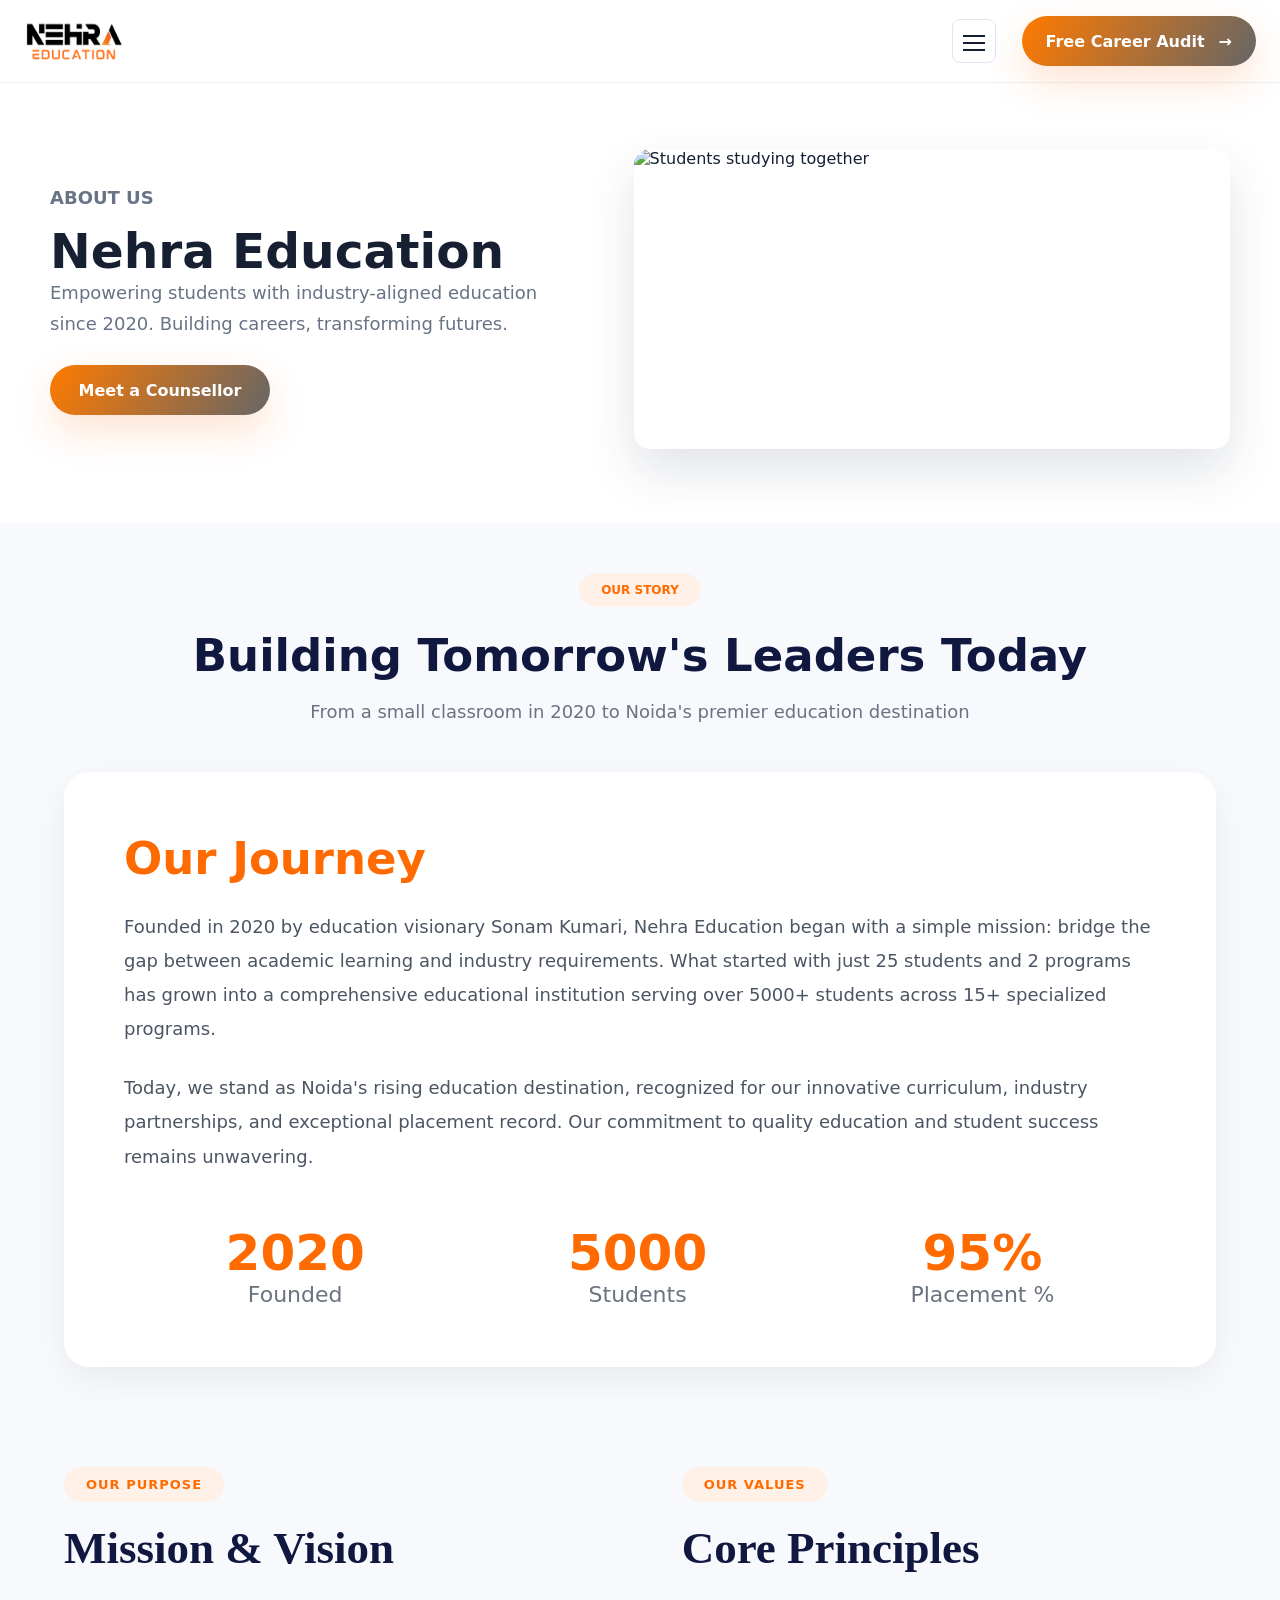
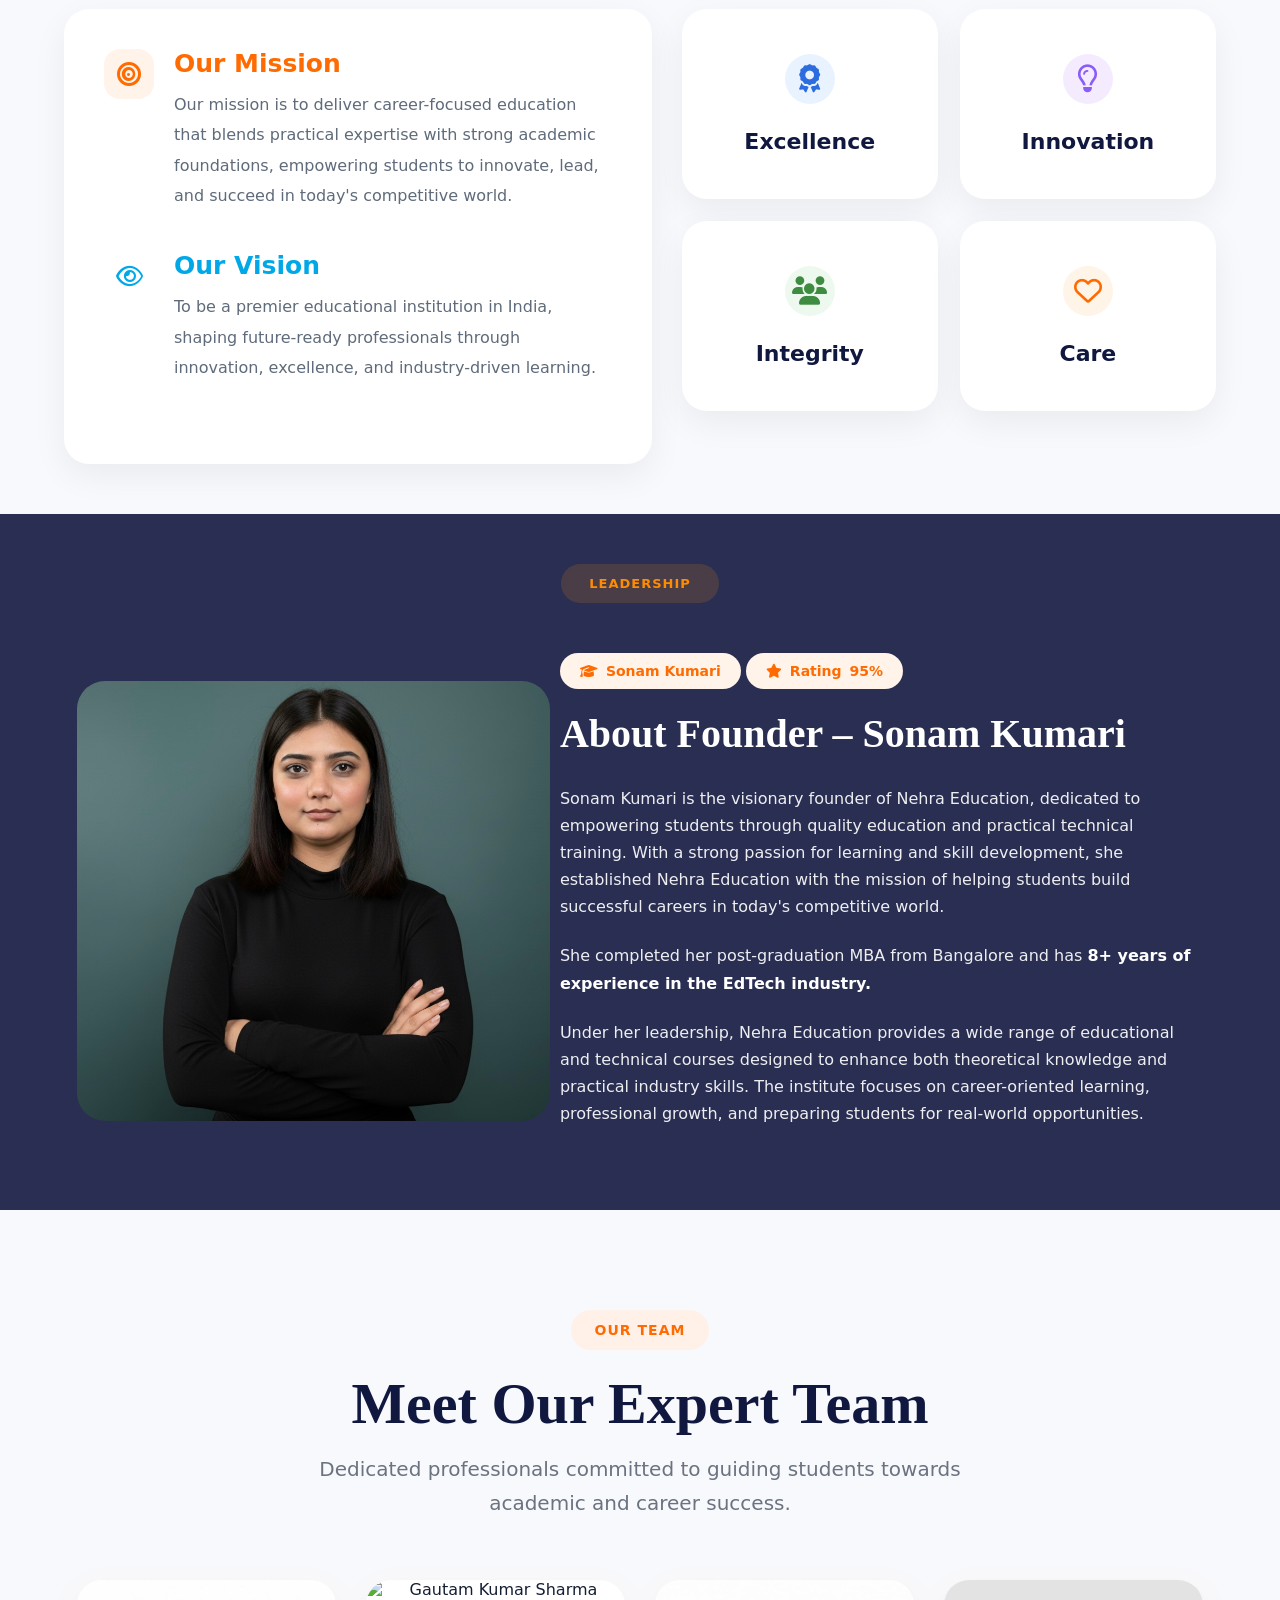
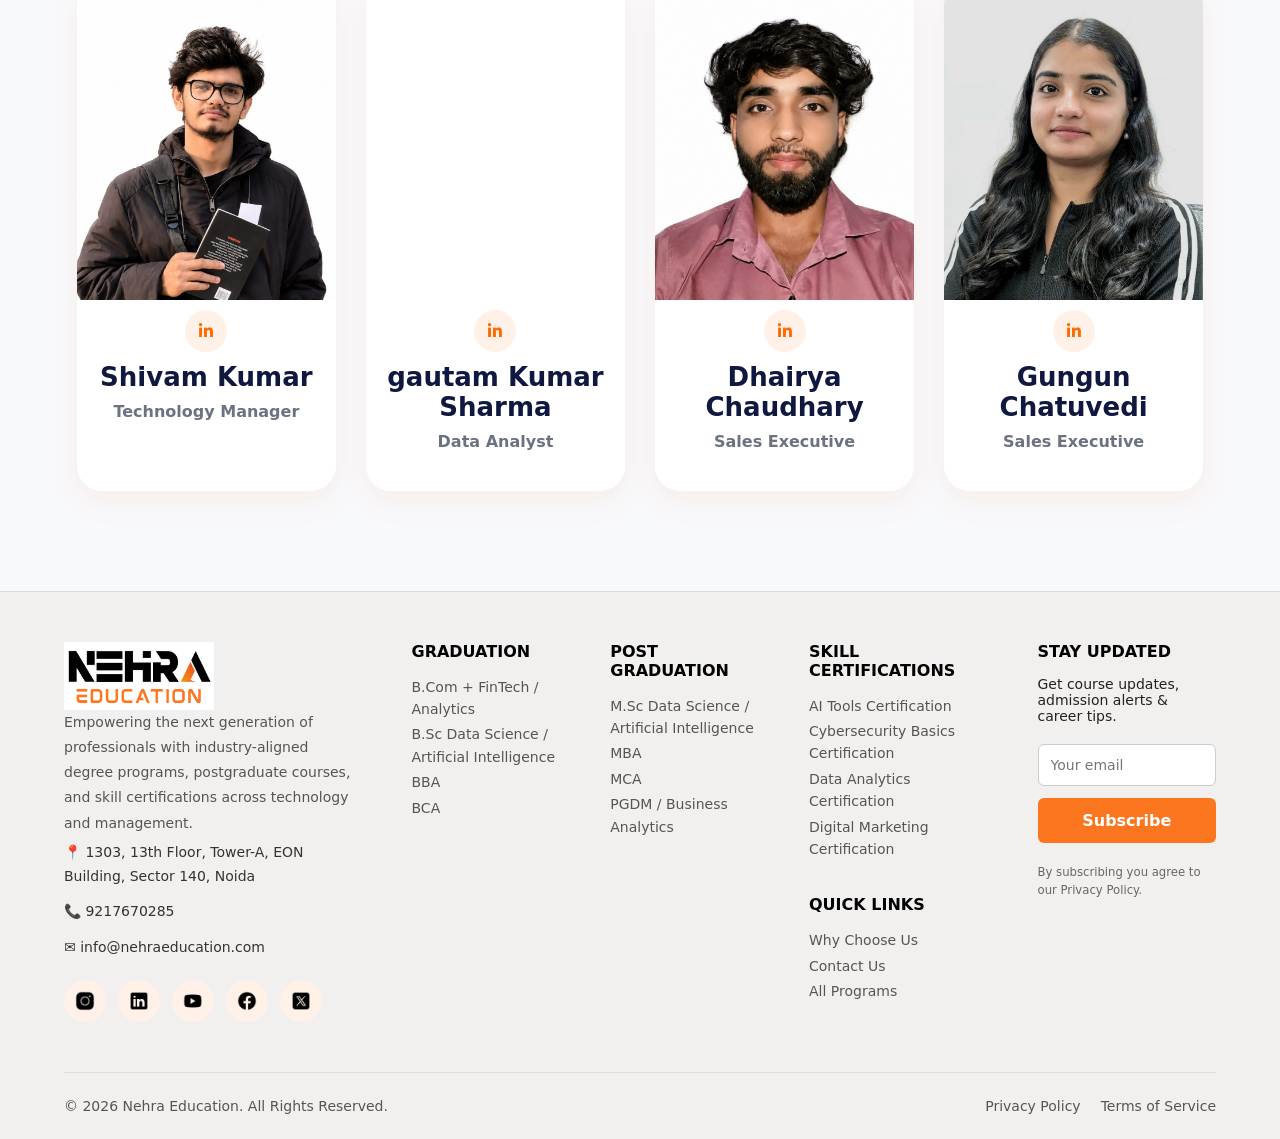
==== commit ee37c770: "Update index.html" ====
--- a/About-us/index.html
+++ b/About-us/index.html
@@ -309,10 +309,10 @@
                 </a>
             </div>
 
-            <h3>Gautam Kumar Sharma</h3>
+            <h3>gautam Kumar Sharma</h3>
 
             <span class="designation">
-                Senior Data Analyst
+                Data Analyst
             </span>
 
         </div>
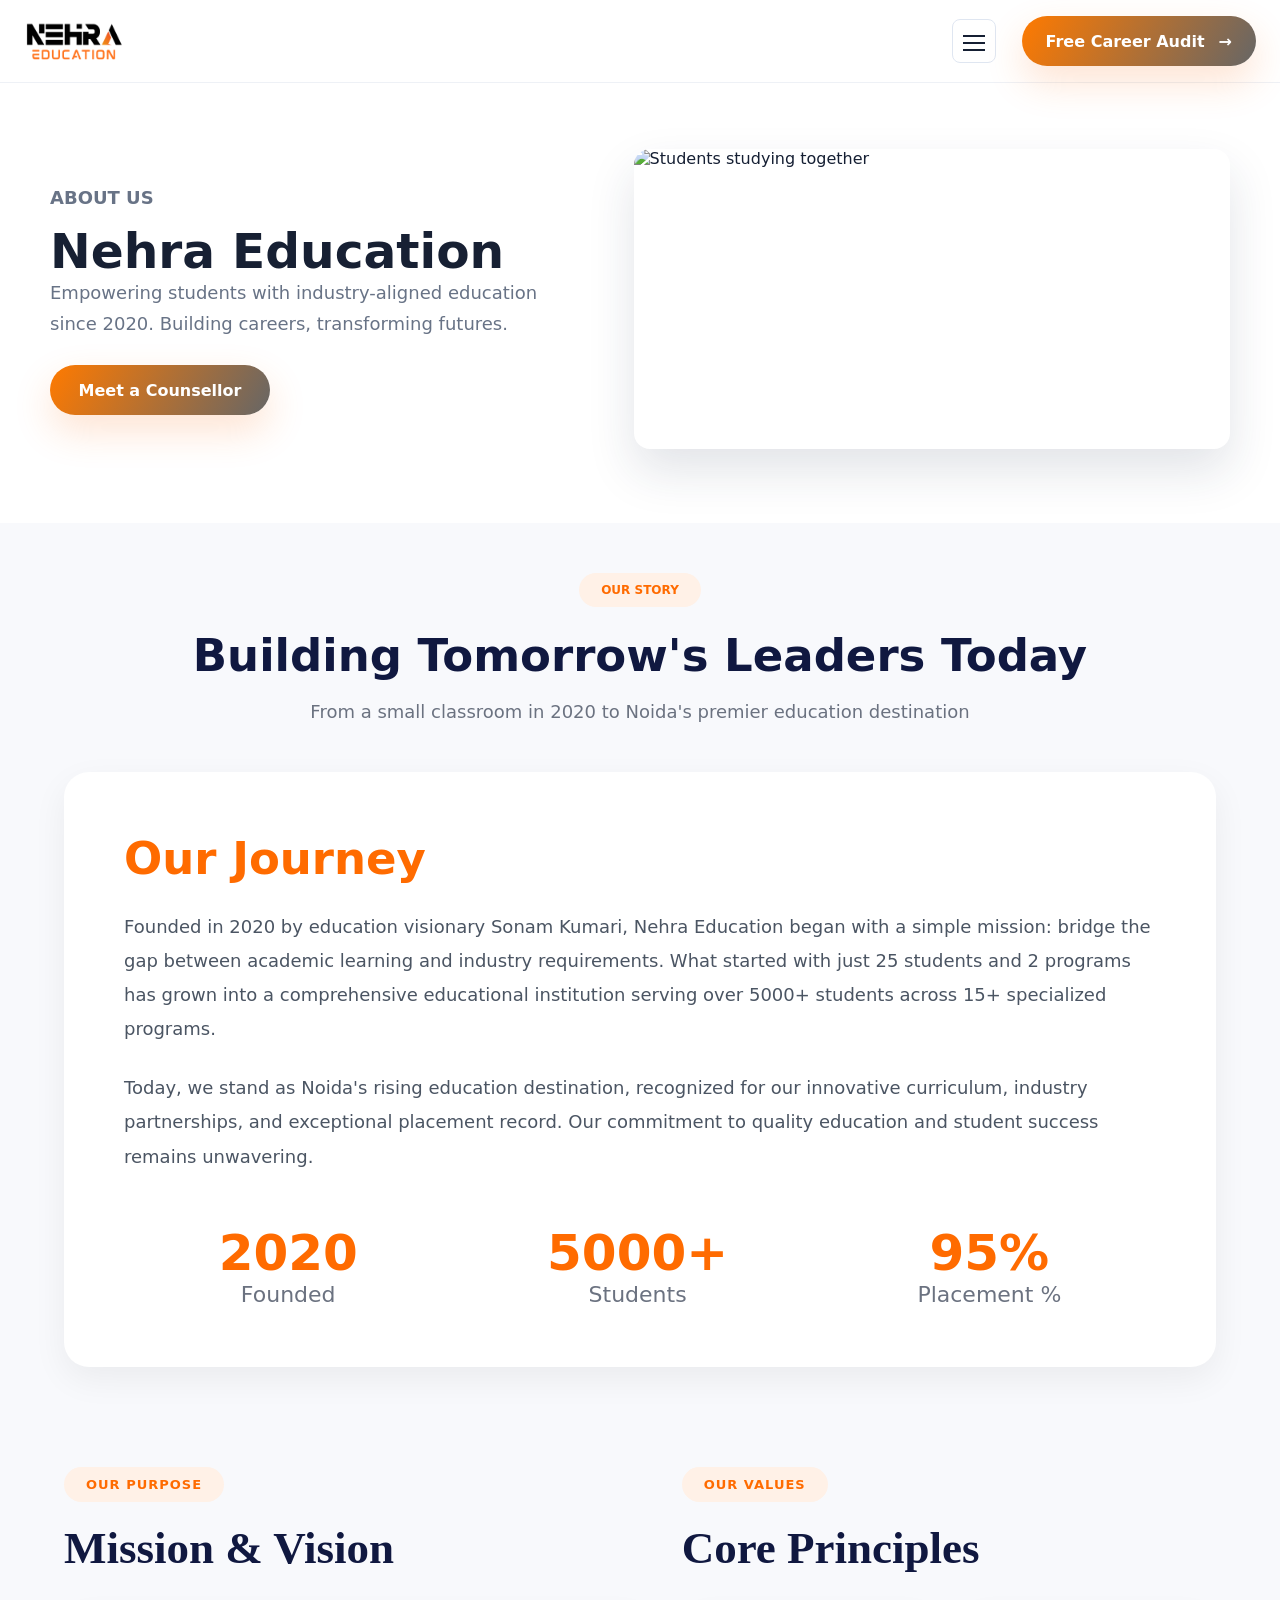
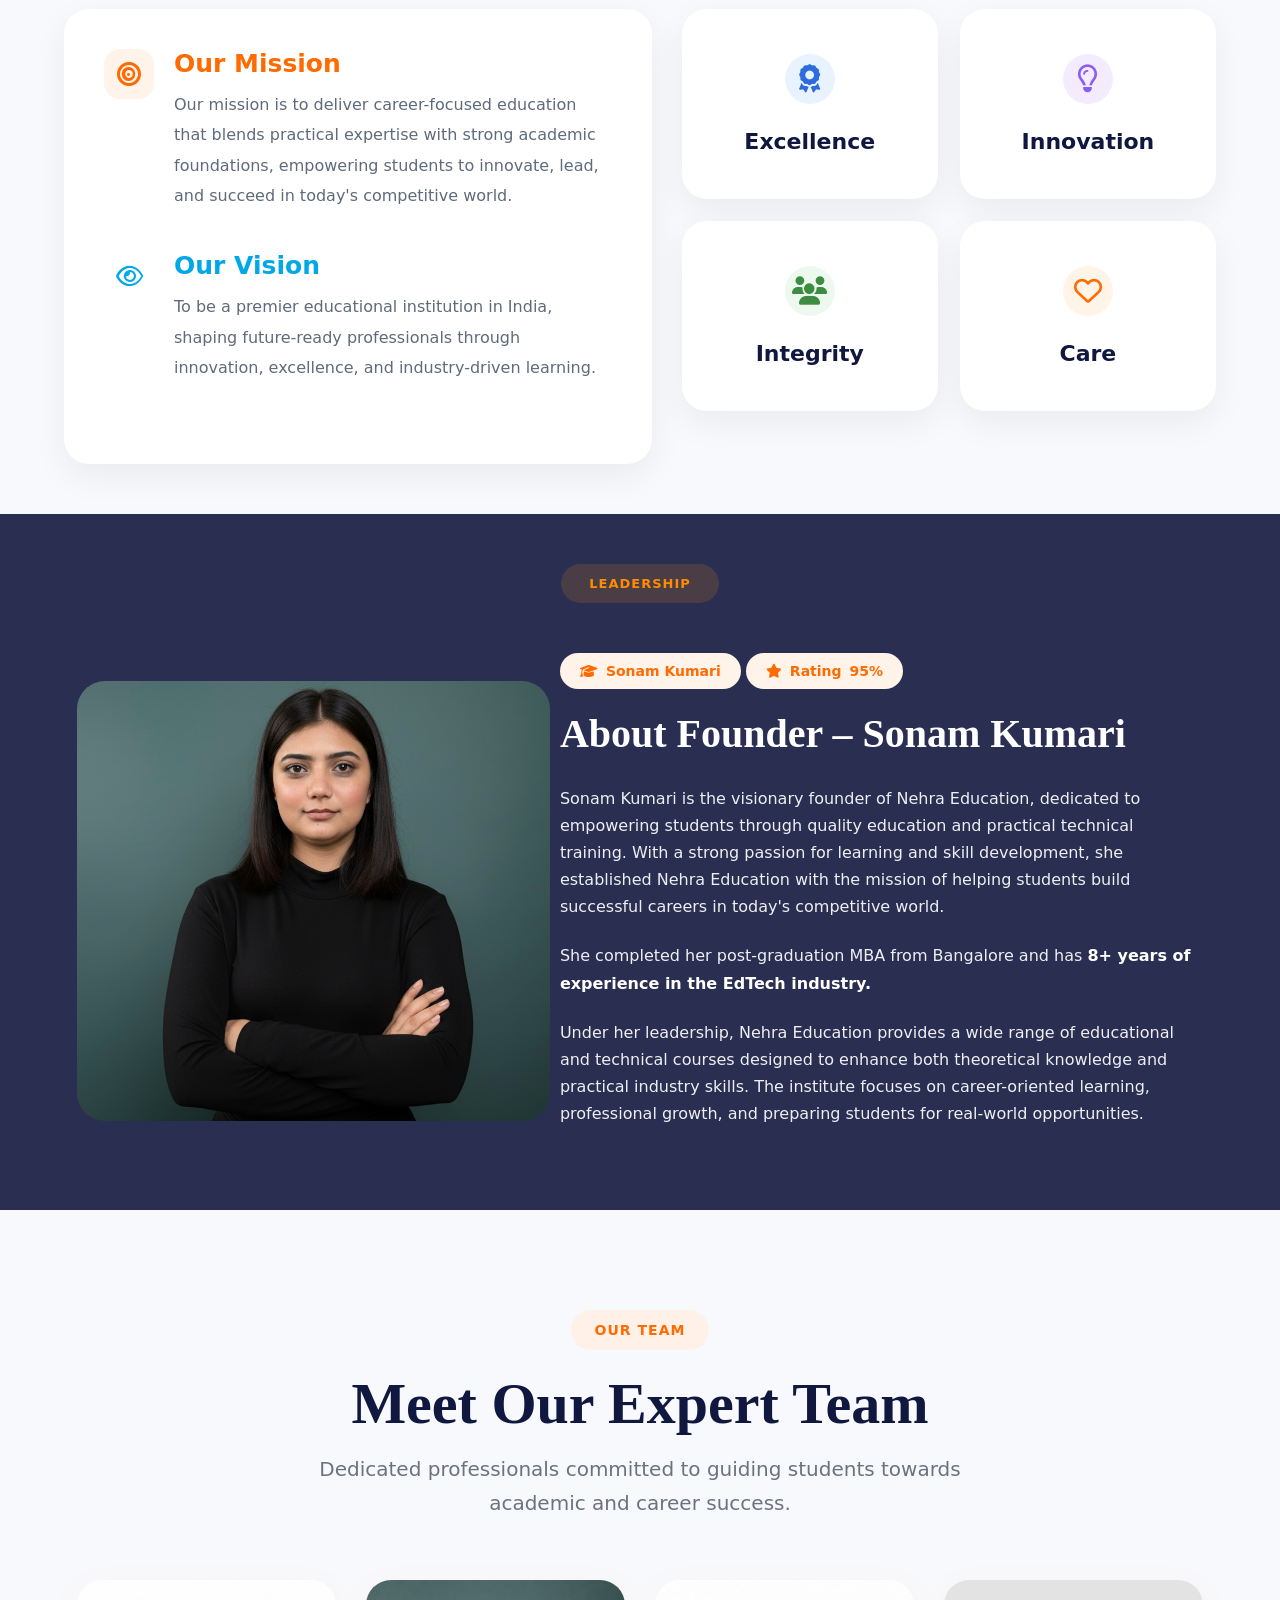
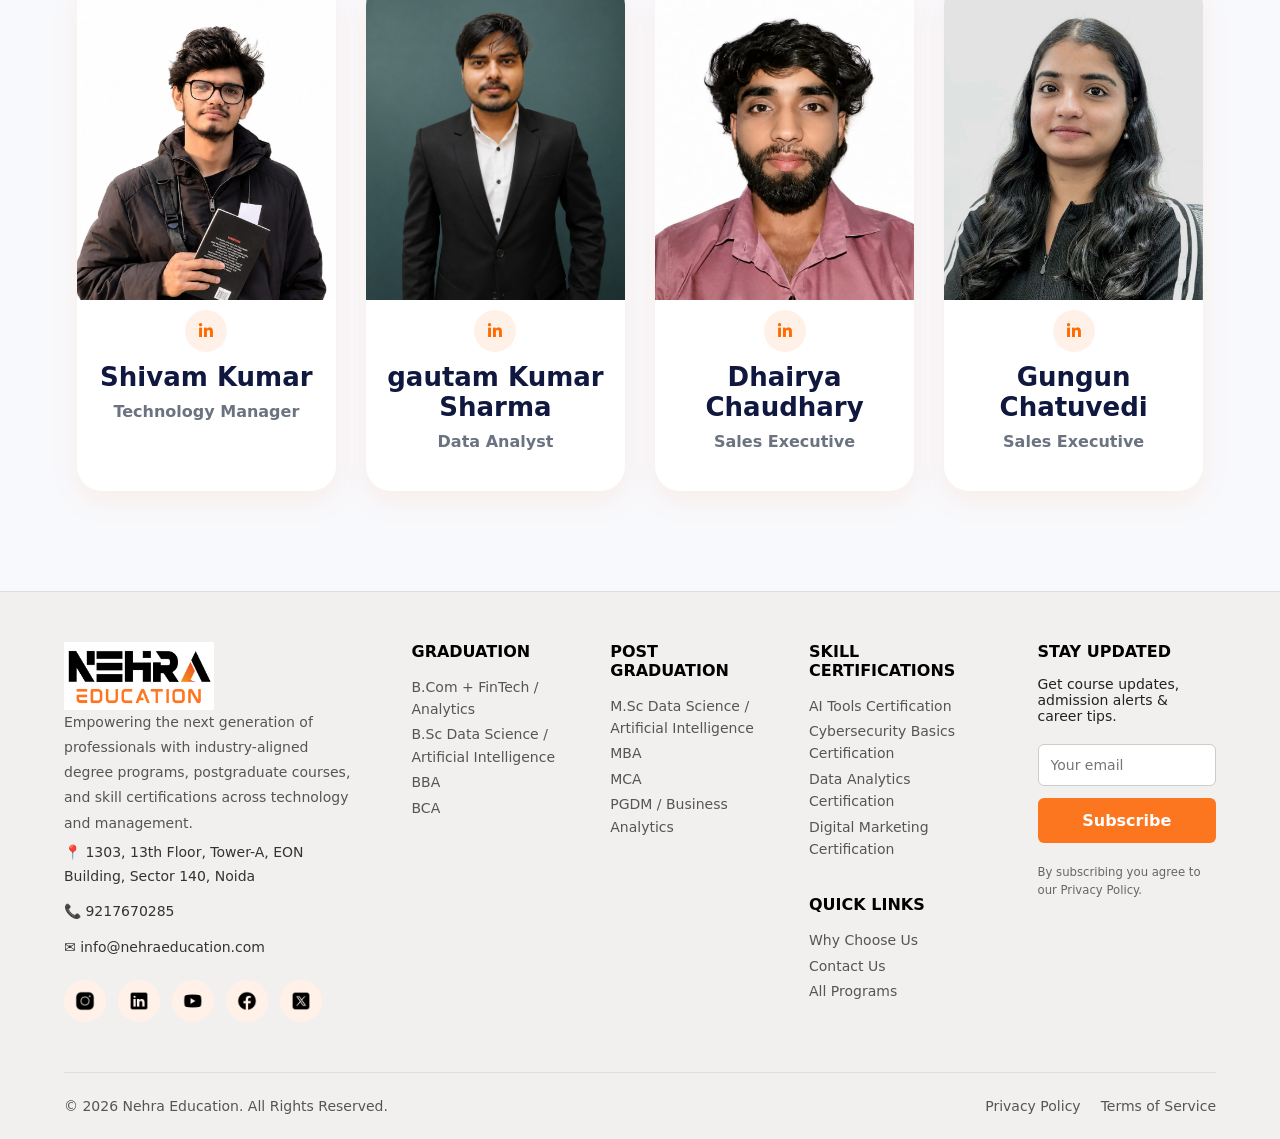
==== commit 5589d1bd: "Fix image filename case for Gautam's photo" ====
--- a/About-us/index.html
+++ b/About-us/index.html
@@ -299,7 +299,7 @@
         <div class="team-card">
 
             <div class="image-box">
-                <img src="../images/Gautam.png" alt="Gautam Kumar Sharma">
+                <img src="../images/gautam.png" alt="Gautam Kumar Sharma">
             </div>
 			
 			<div class="social-links">
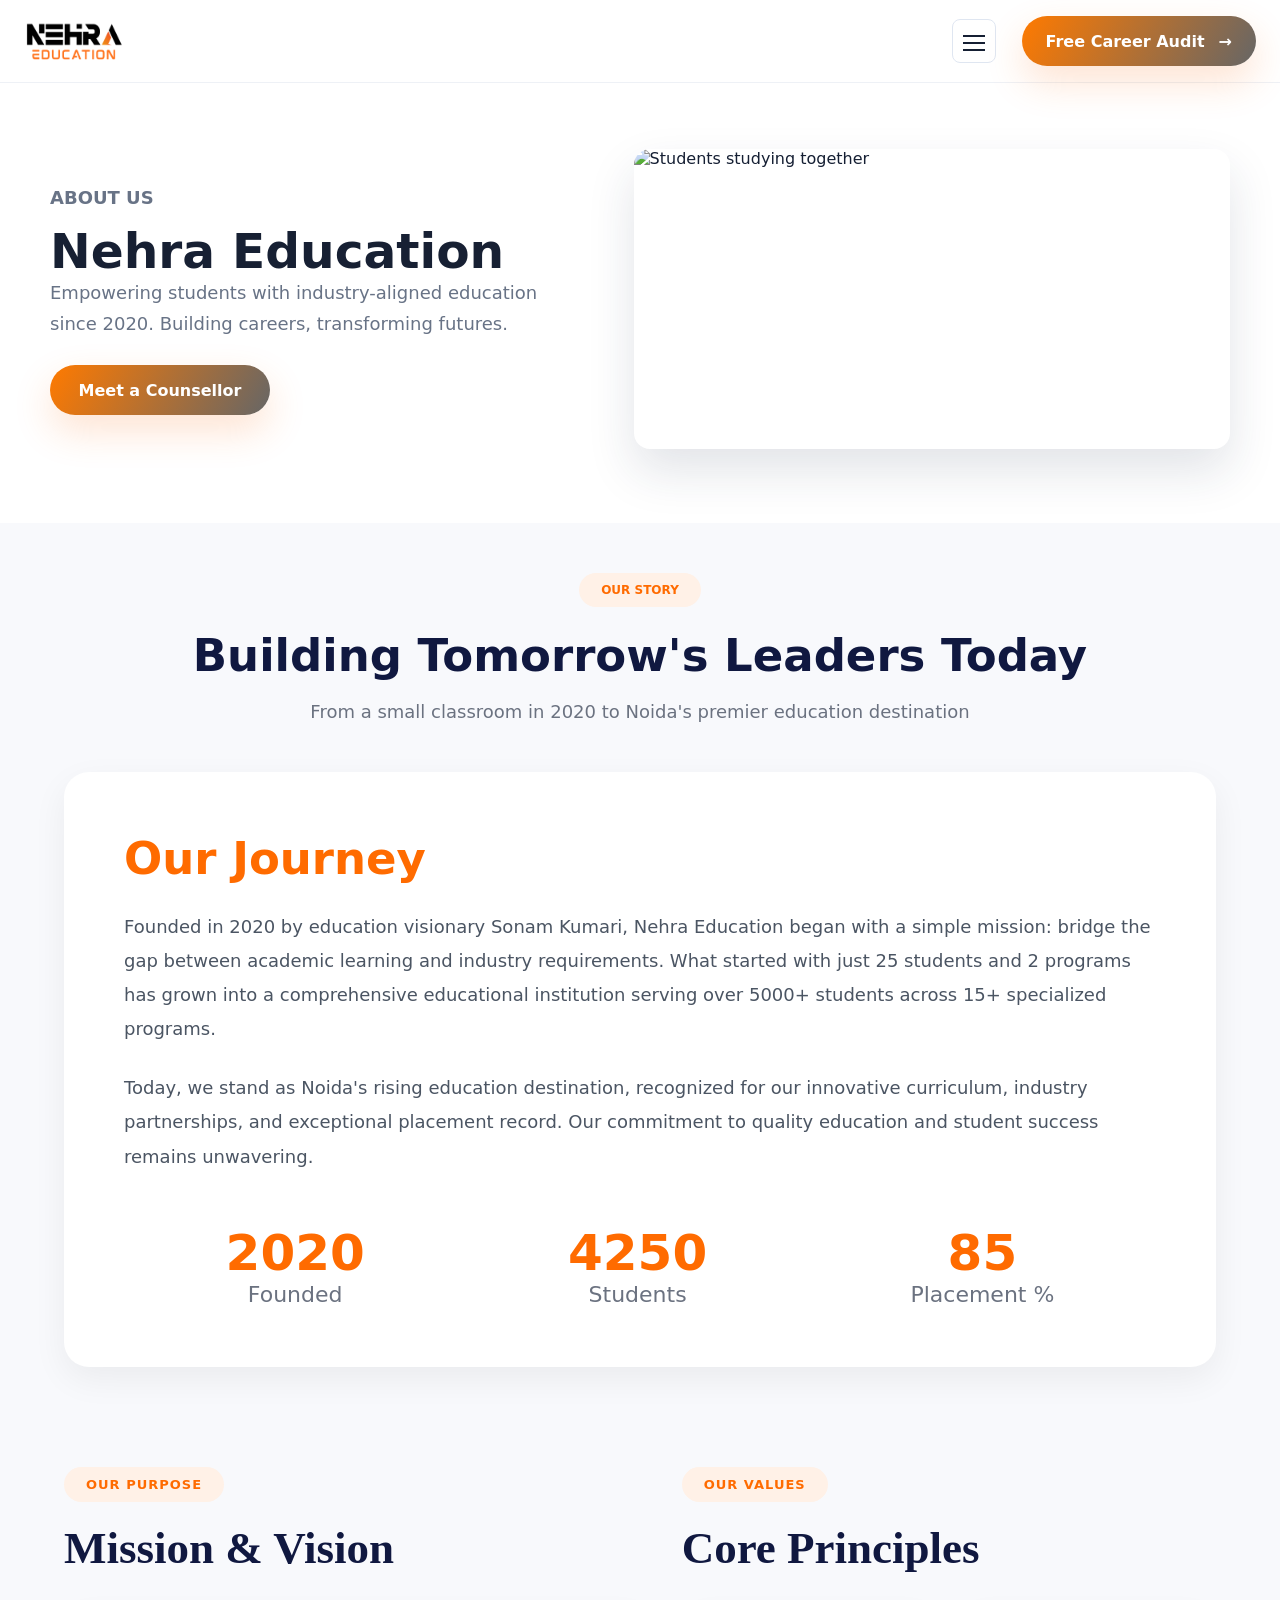
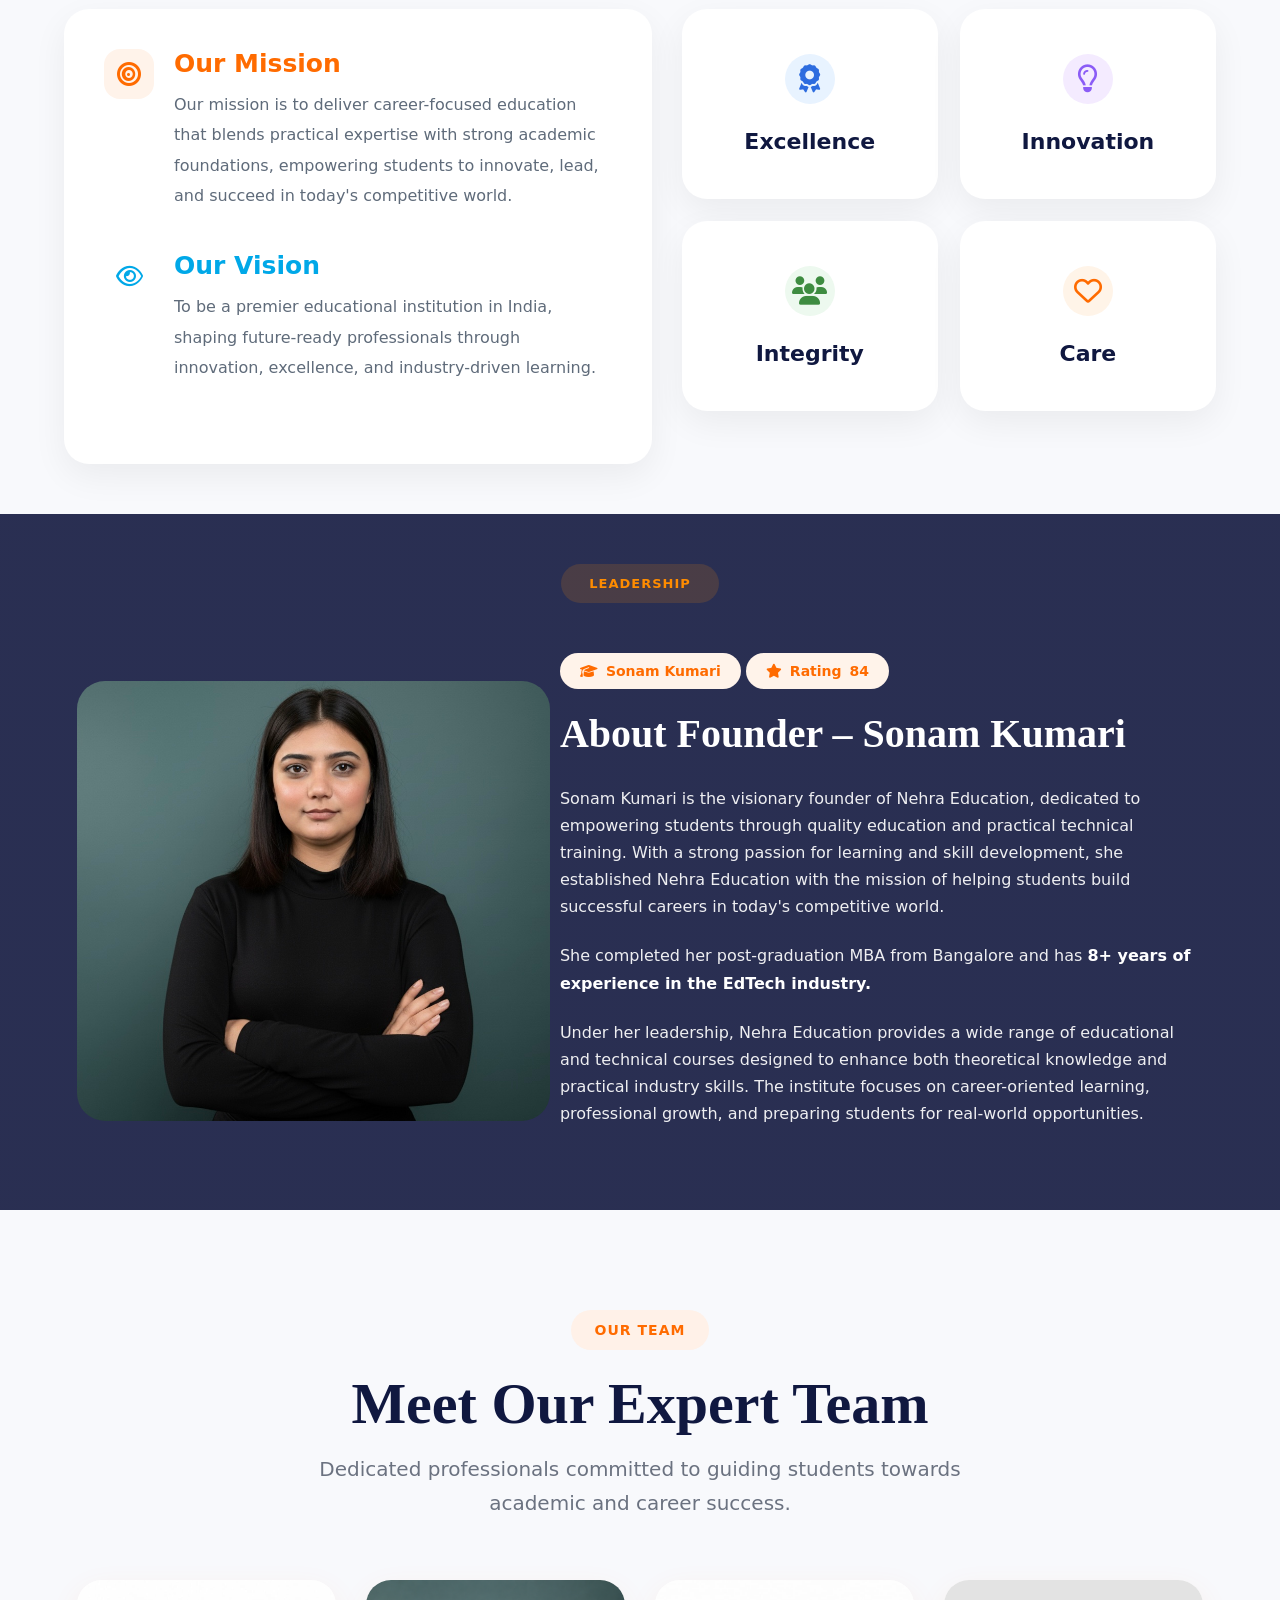
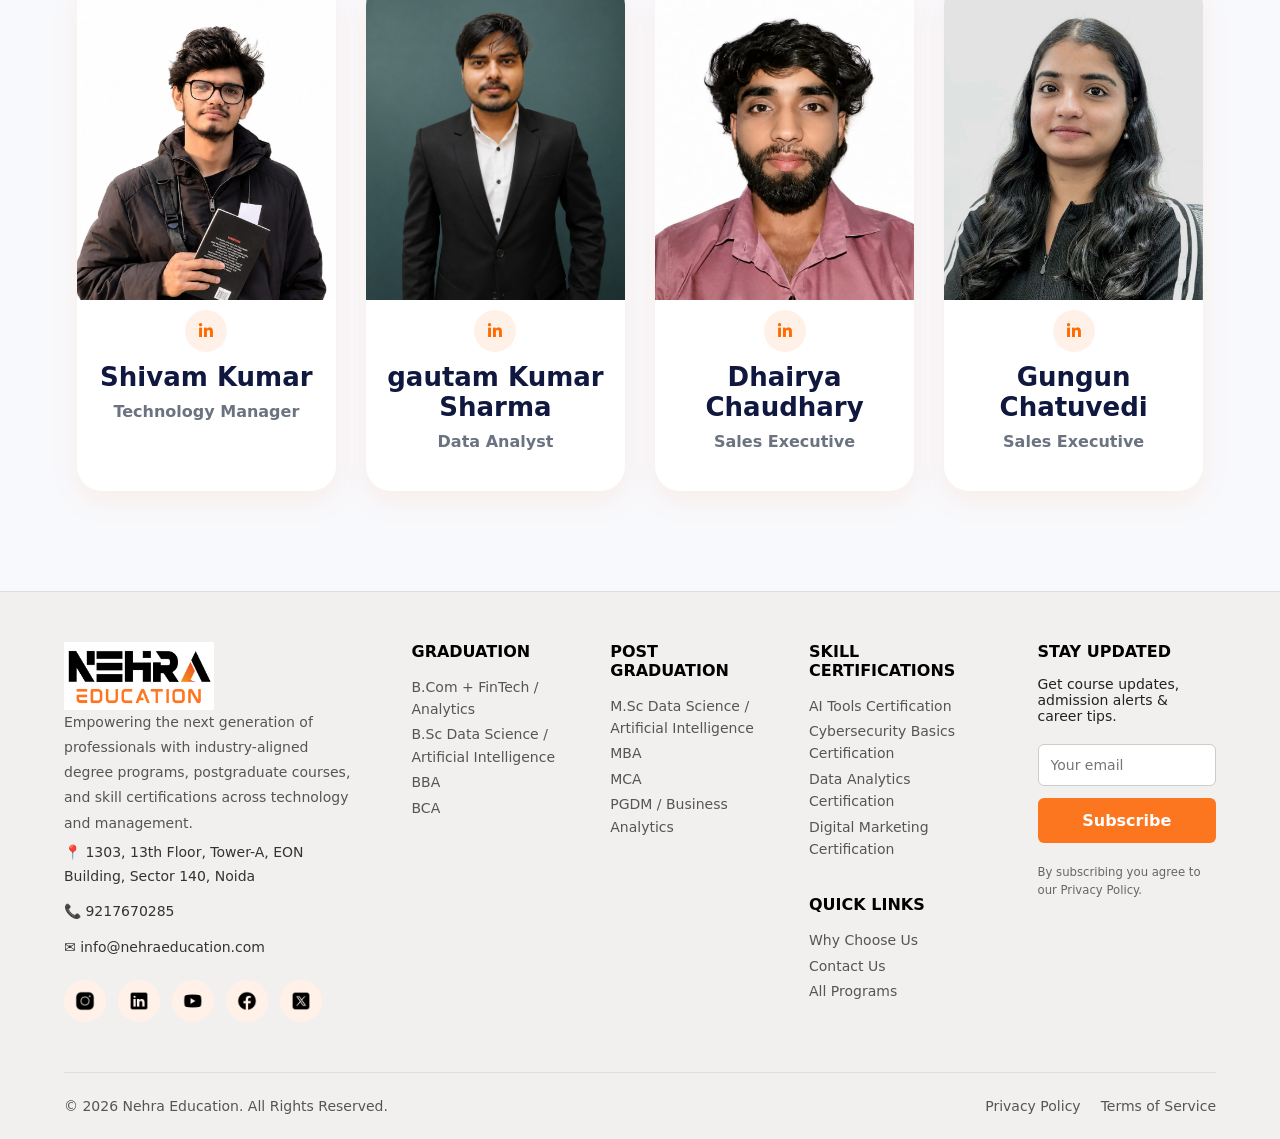
==== commit 94f7f01c: "Update index.html" ====
--- a/About-us/index.html
+++ b/About-us/index.html
@@ -23,7 +23,7 @@
           <a href="../Career Guidance/index.html" data-nav="guidance">Career Guidance</a>
           <a href="../Why-us/index.html" data-nav="why">Why Us</a>
           <a href="index.html" data-nav="about">About Us</a>
-          <a href="../contact-us/index.html" data-nav="contact">Contact Us</a>
+          <a href="../Contact-us/index.html" data-nav="contact">Contact Us</a>
         </div>
         <div class="header-actions"><a class="audit-btn" href="../Contact-us/index.html">Free Career Audit <span aria-hidden="true">&rarr;</span></a></div>
       </nav>
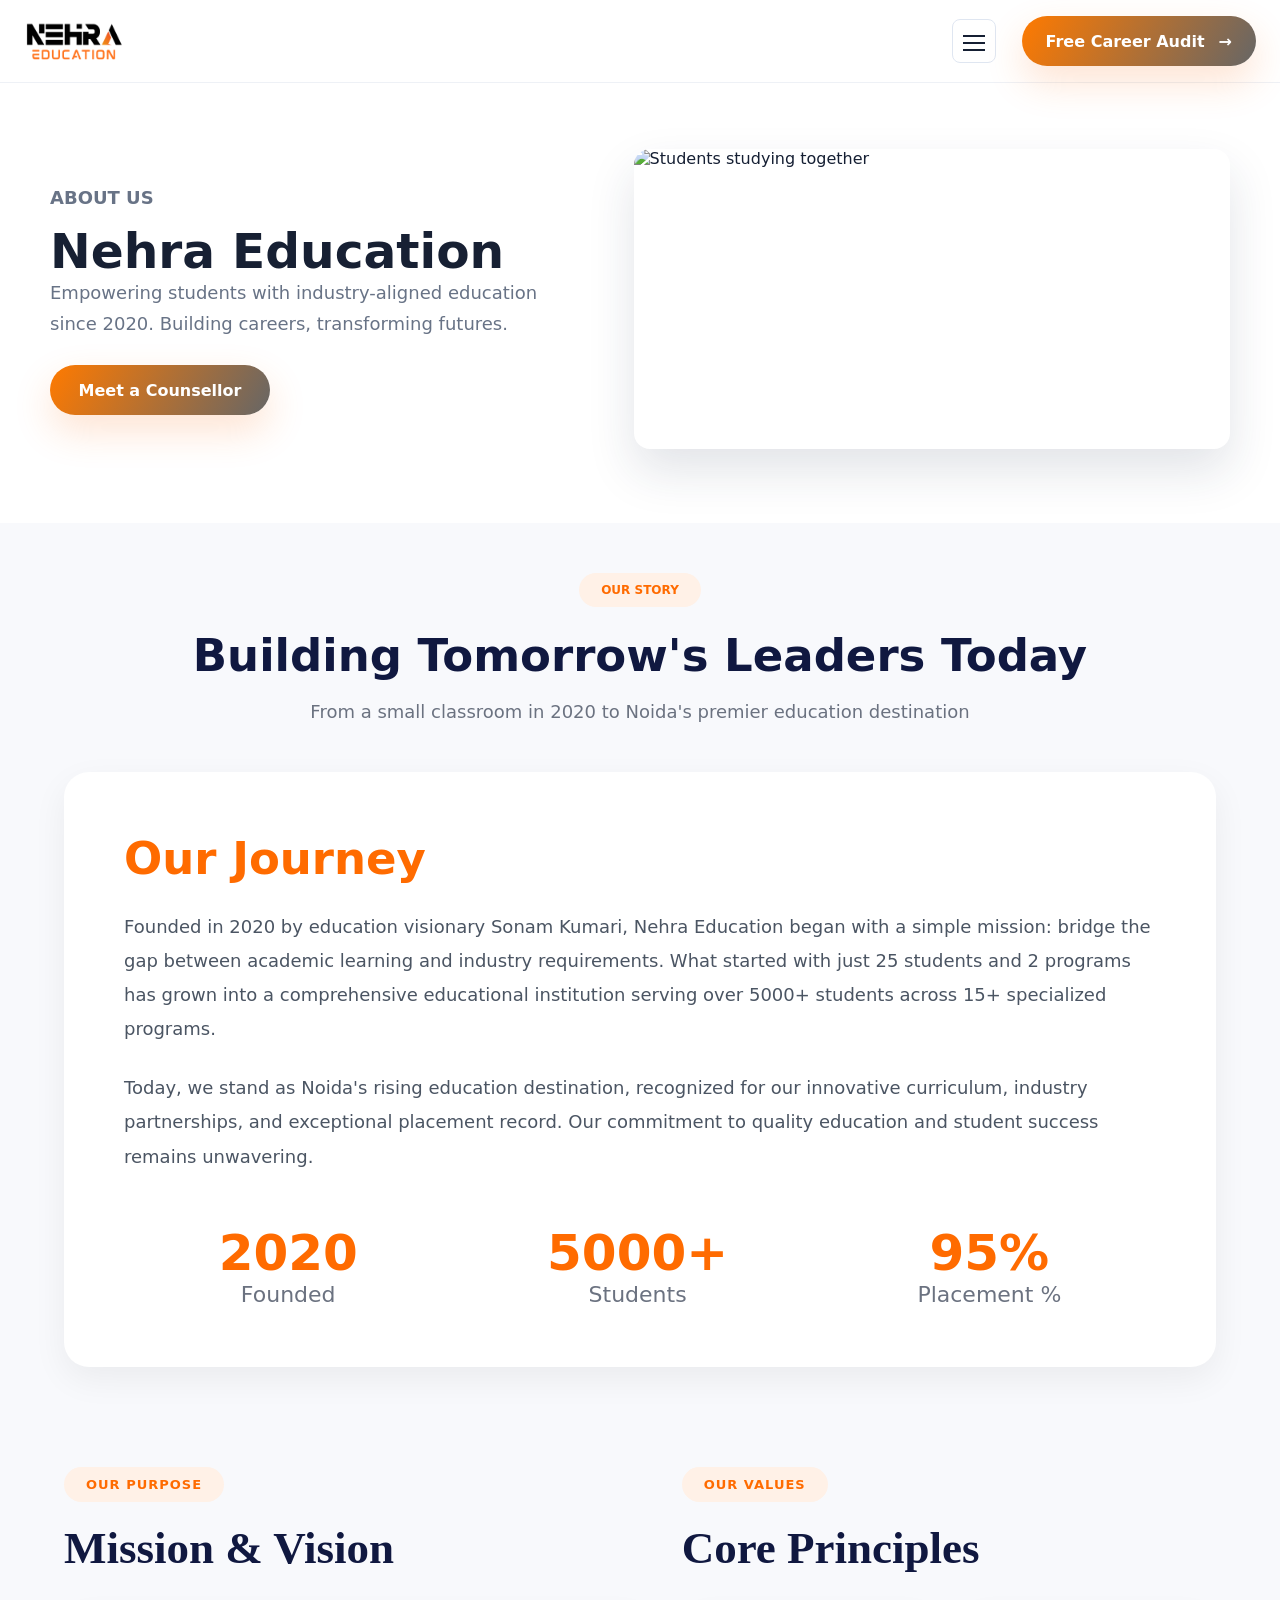
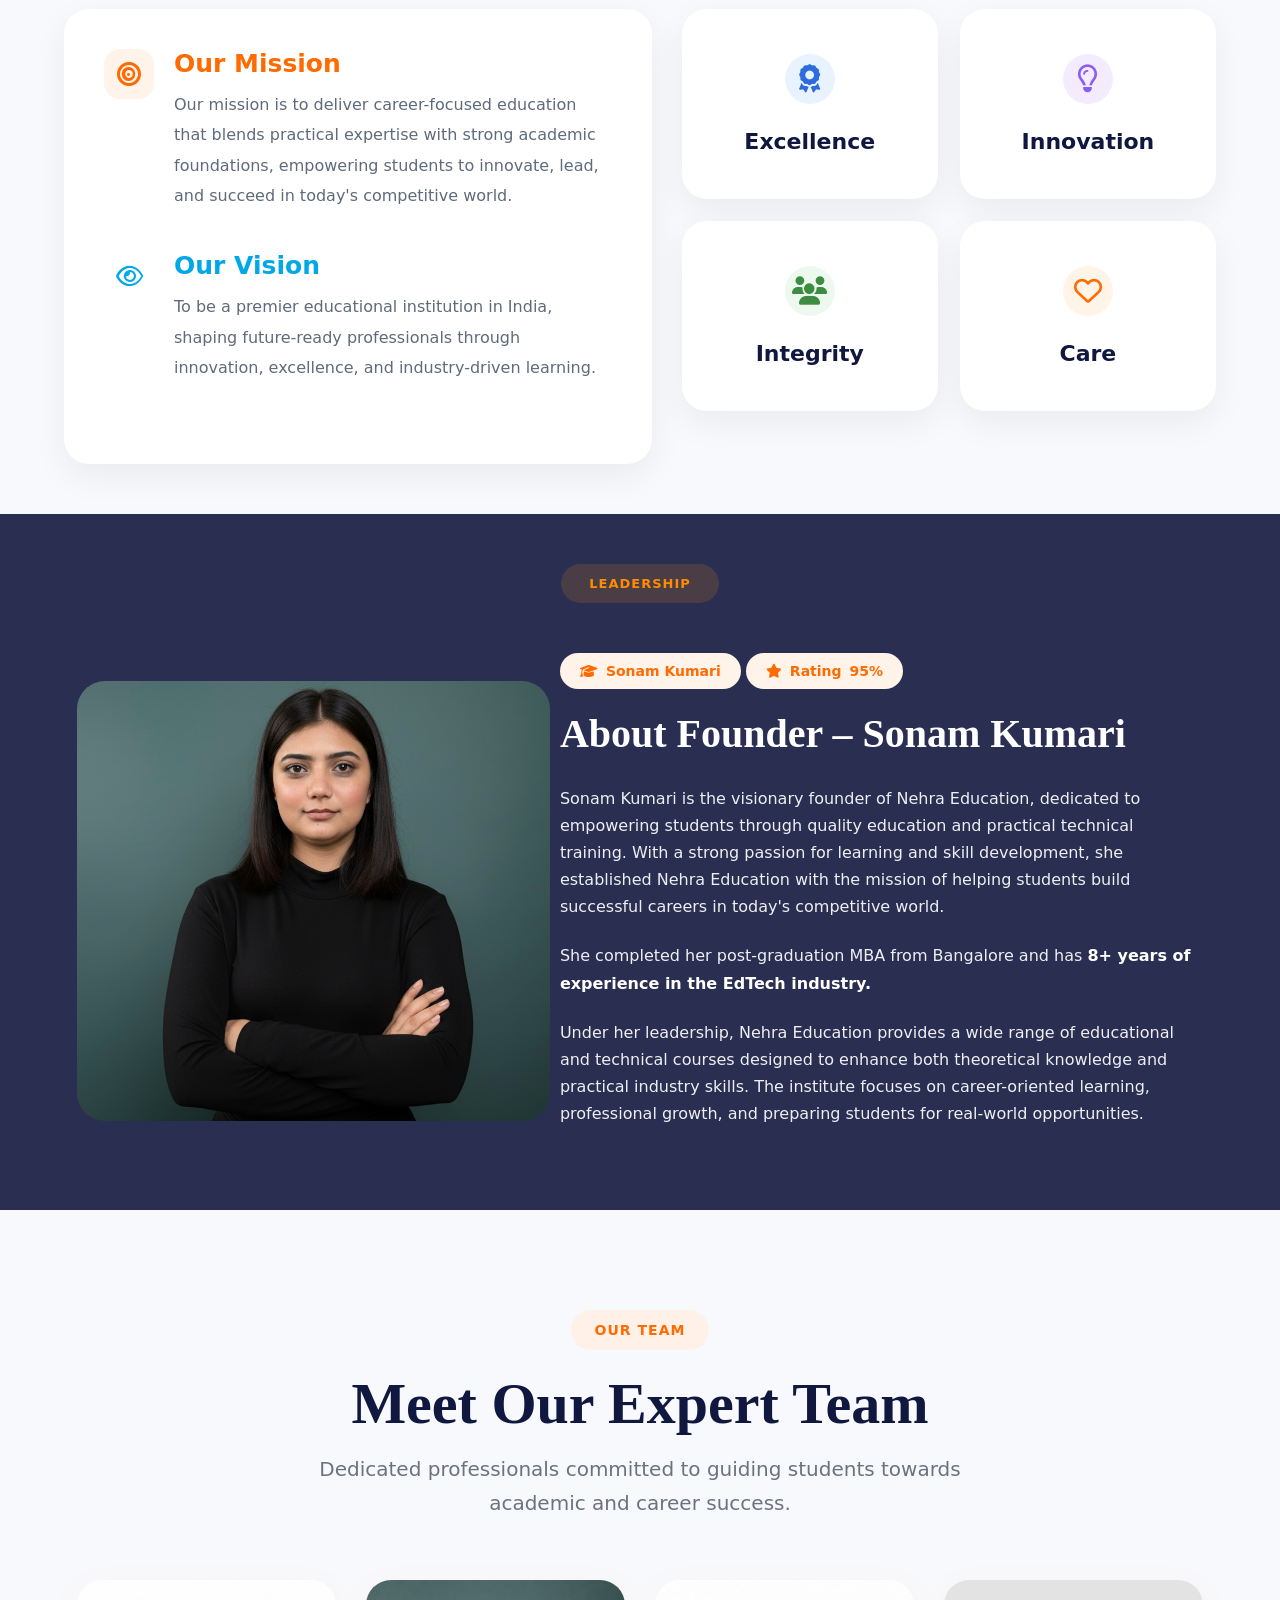
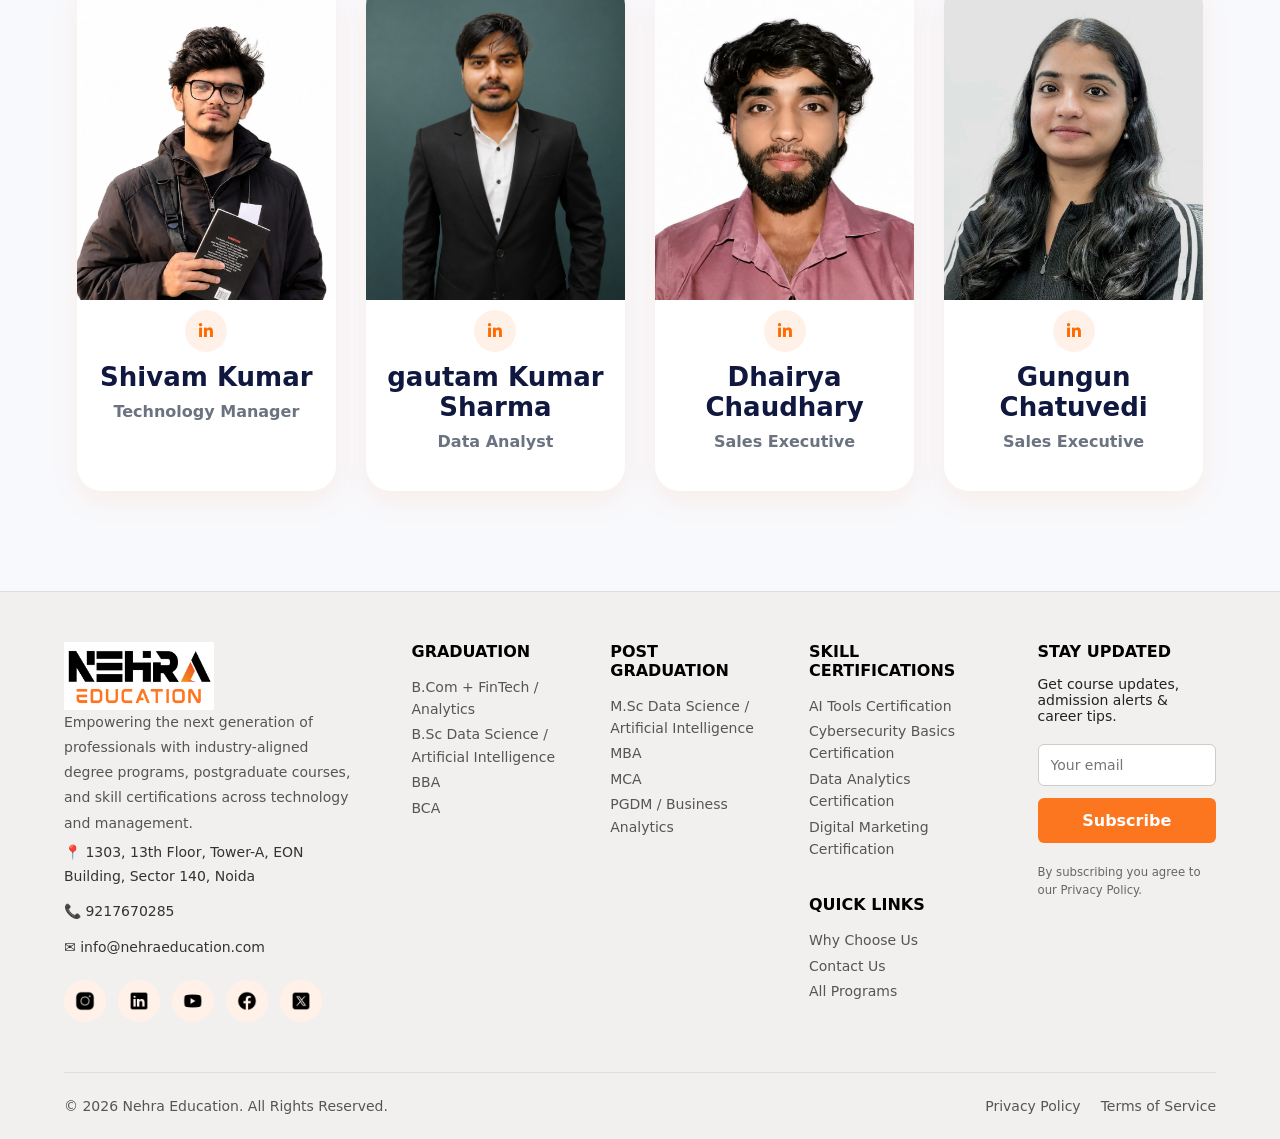
==== commit 4cfdae36: "Update links in QUICK LINKS section" ====
--- a/About-us/index.html
+++ b/About-us/index.html
@@ -430,8 +430,8 @@
 
             <h3 class="quick-title">QUICK LINKS</h3>
             <ul>
-                <li><a href="#">Why Choose Us</a></li>
-                <li><a href="#">Contact Us</a></li>
+                <li><a href="../Why-us">Why Choose Us</a></li>
+                <li><a href="../Contact-us">Contact Us</a></li>
                 <li><a href="#">All Programs</a></li>
             </ul>
         </div>
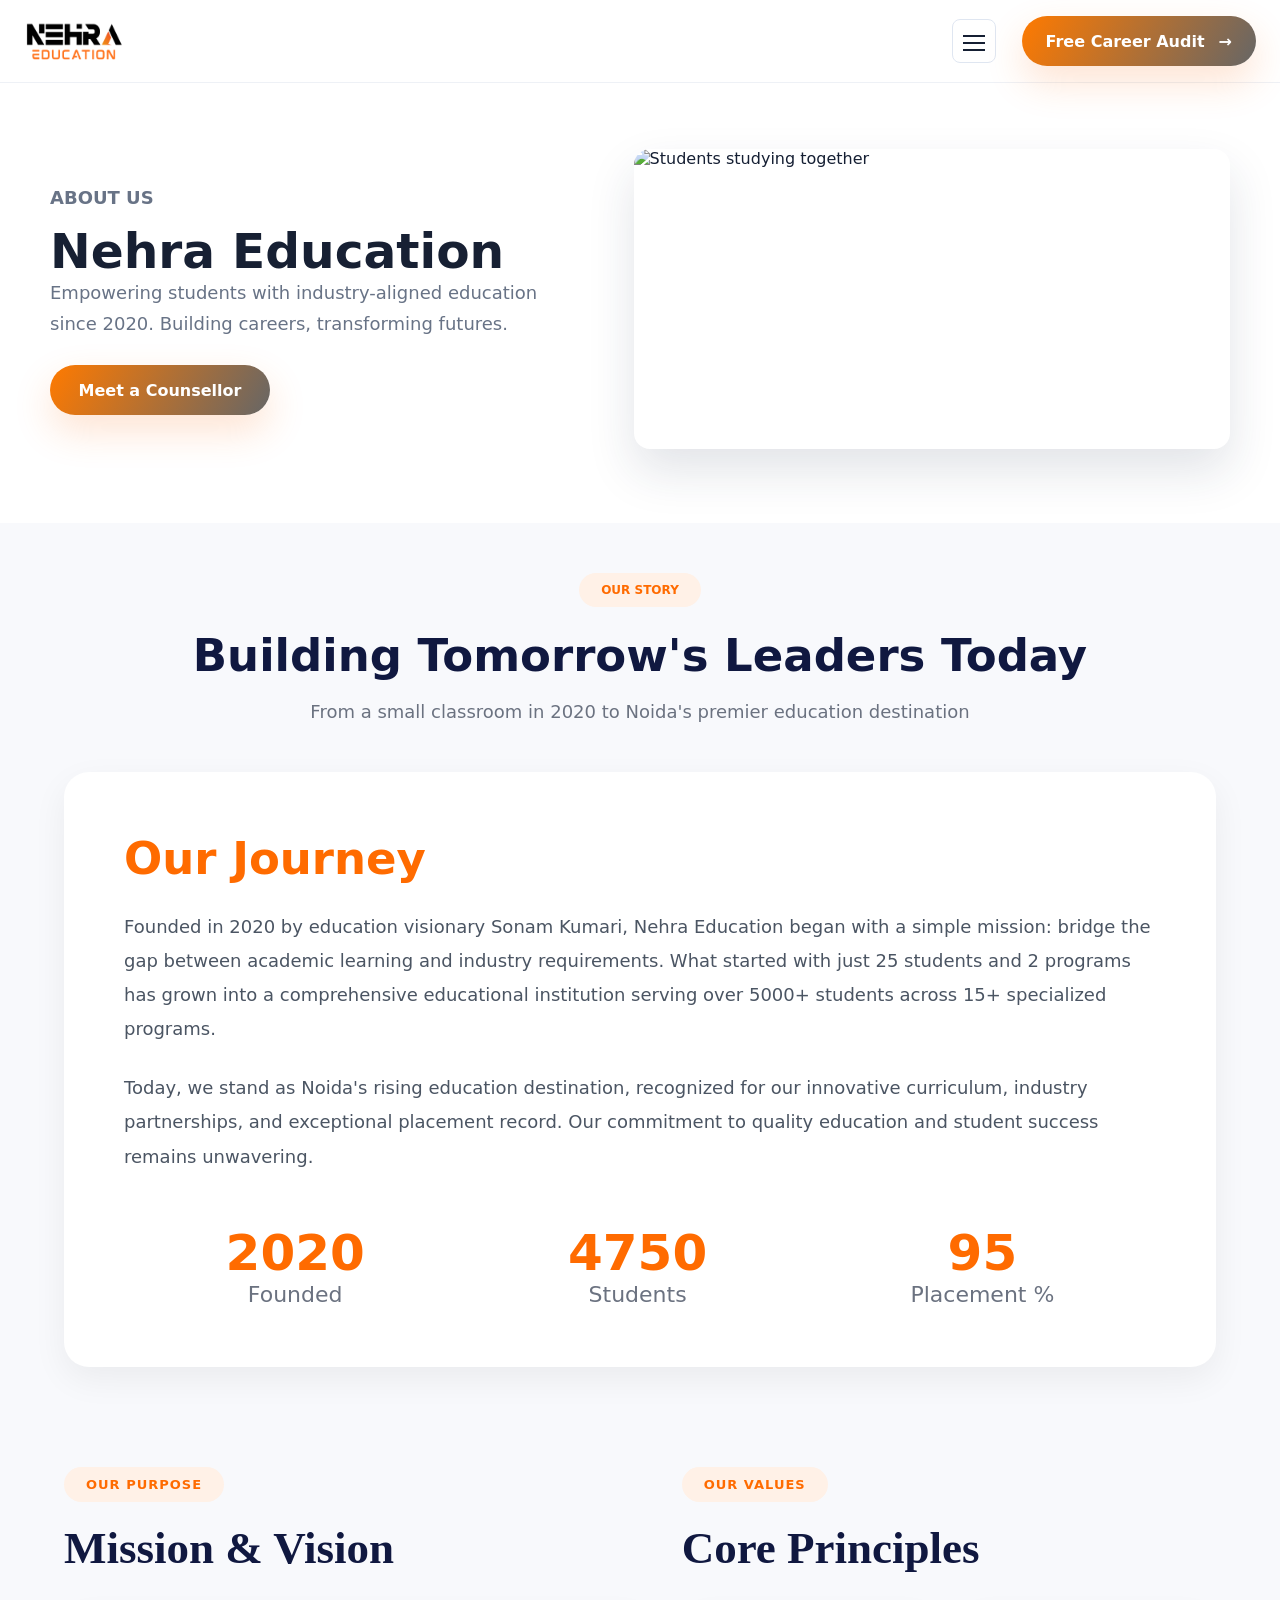
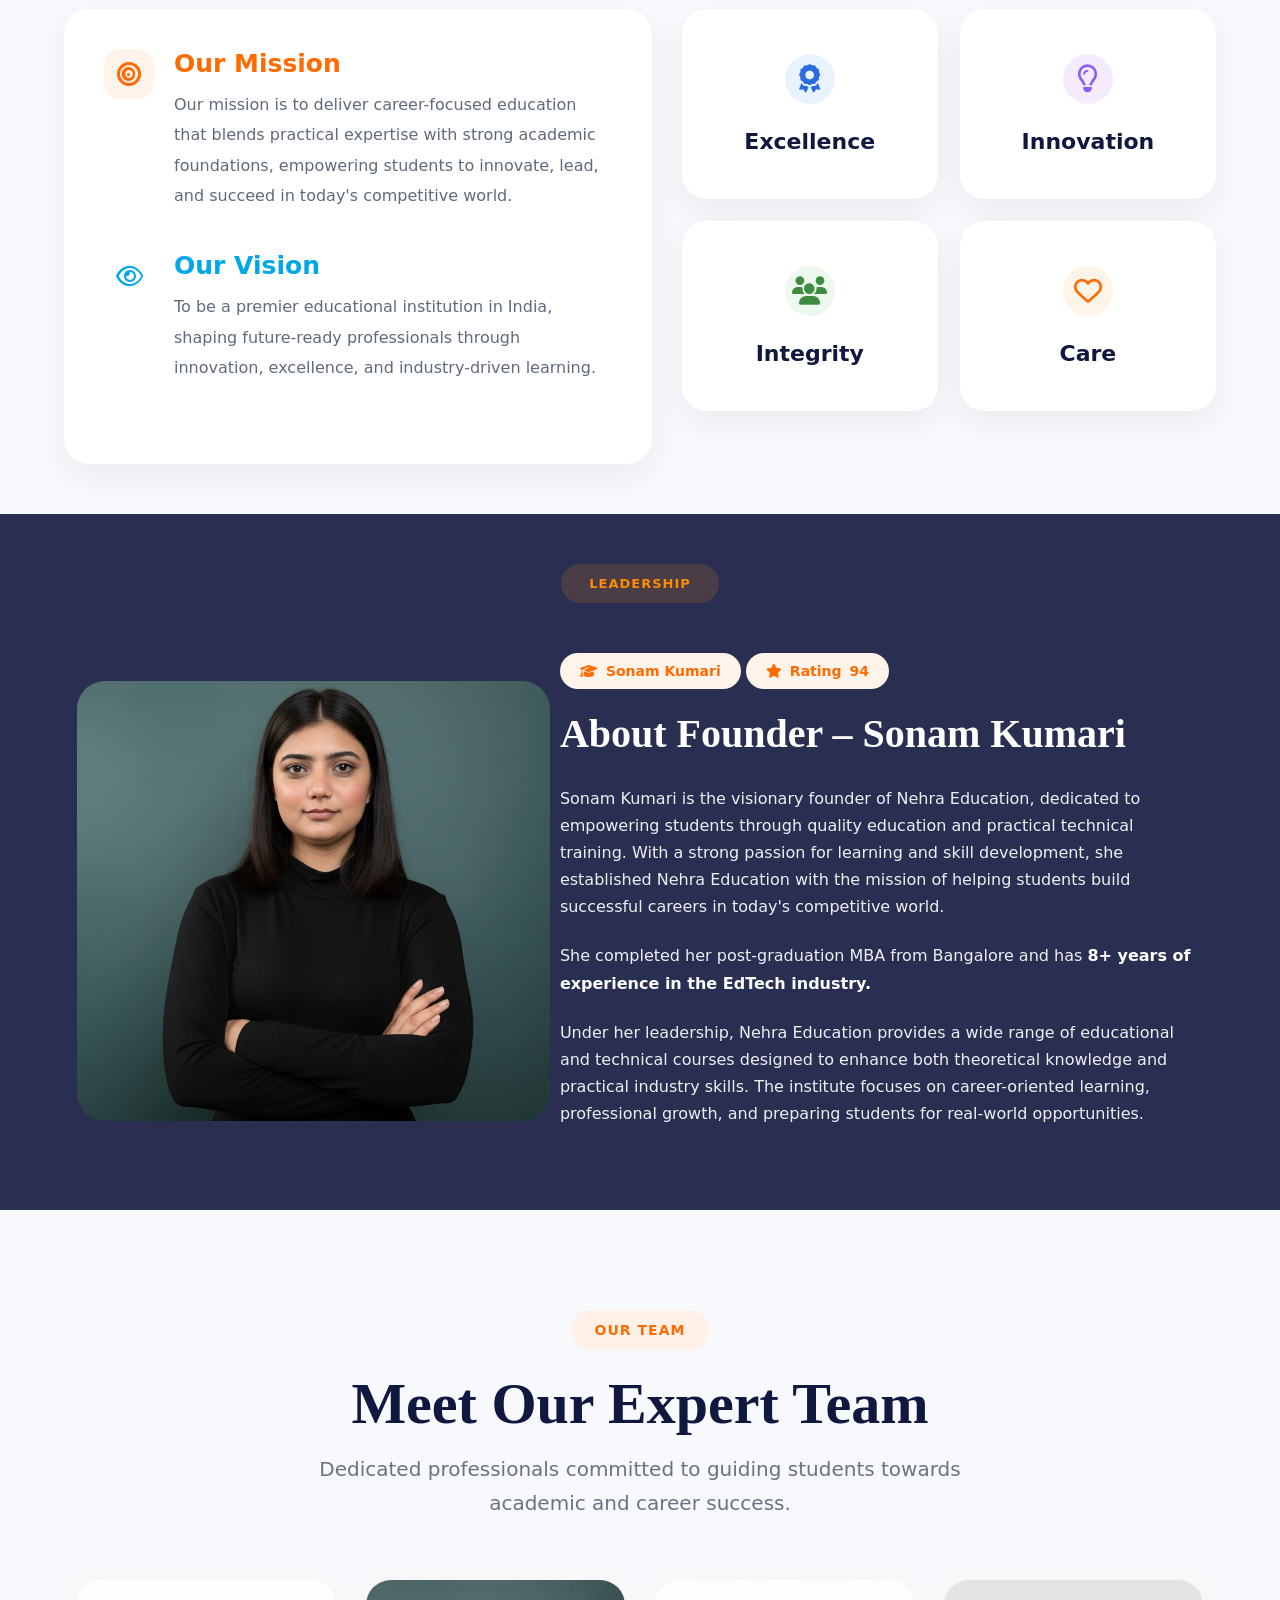
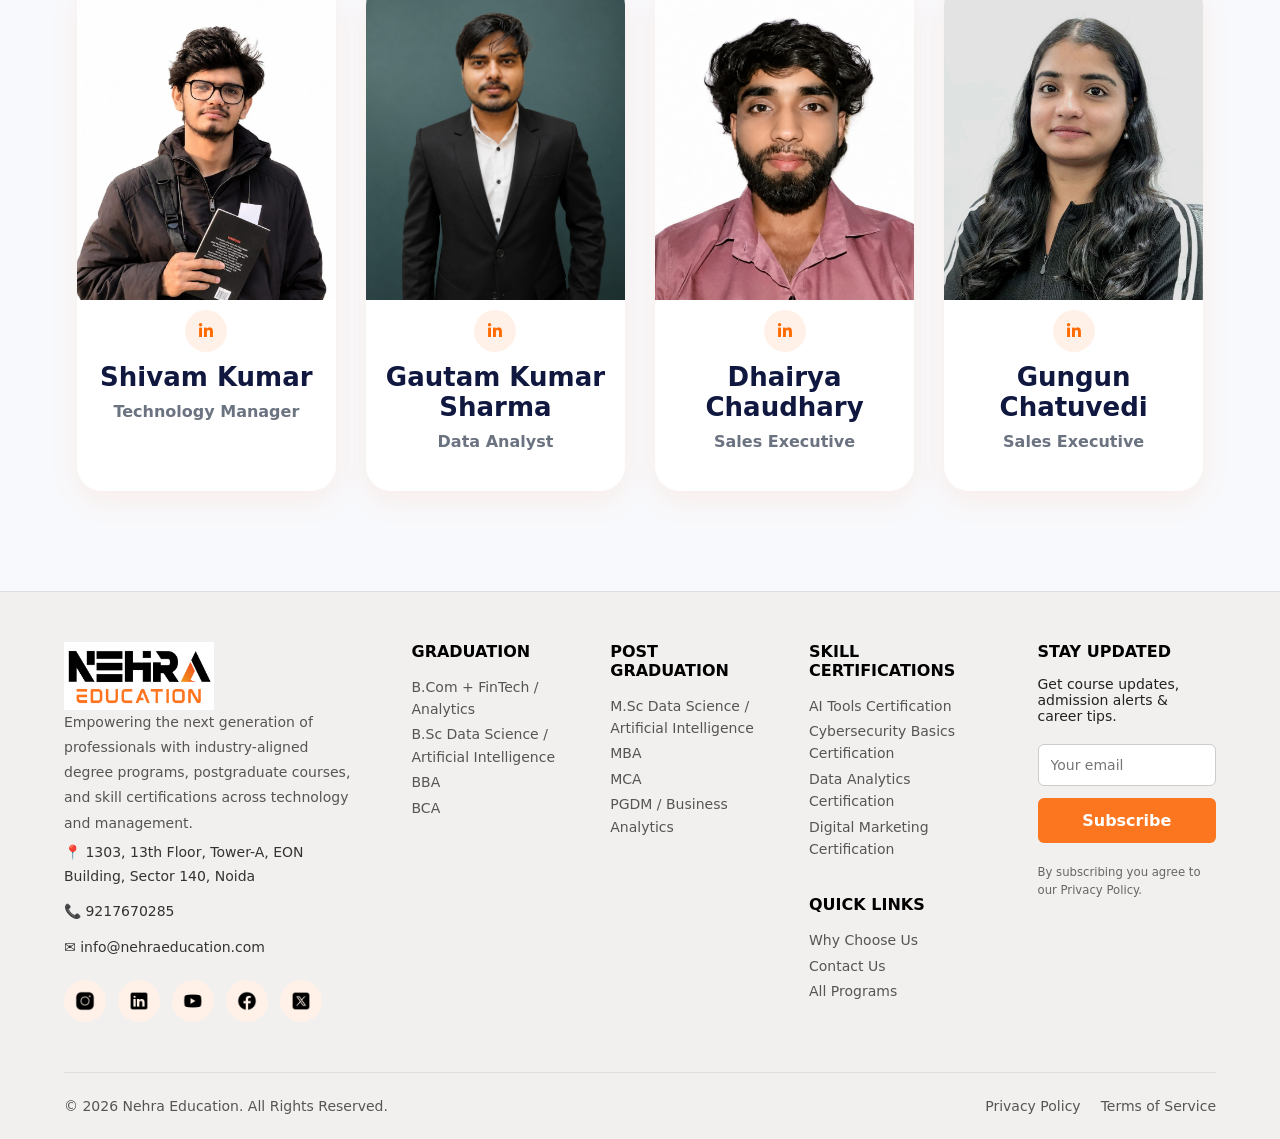
==== commit 529126bf: "Correct capitalization of name in About Us page" ====
--- a/About-us/index.html
+++ b/About-us/index.html
@@ -8,6 +8,7 @@
     <link rel="stylesheet" href="../css/styles.css" />
 	<link rel="stylesheet" href="../css/about1002.css" />
 	<link rel="stylesheet" href="https://cdnjs.cloudflare.com/ajax/libs/font-awesome/6.5.1/css/all.min.css">
+      <link rel="stylesheet" href="../css/responsive.css" />
   </head>
   <body data-page="about">
     <header class="site-header">
@@ -309,7 +310,7 @@
                 </a>
             </div>
 
-            <h3>gautam Kumar Sharma</h3>
+            <h3>Gautam Kumar Sharma</h3>
 
             <span class="designation">
                 Data Analyst
@@ -430,8 +431,8 @@
 
             <h3 class="quick-title">QUICK LINKS</h3>
             <ul>
-                <li><a href="../Why-us">Why Choose Us</a></li>
-                <li><a href="../Contact-us">Contact Us</a></li>
+                <li><a href="../Why-us/index.html">Why Choose Us</a></li>
+                <li><a href="../Contact-us/index.html">Contact Us</a></li>
                 <li><a href="#">All Programs</a></li>
             </ul>
         </div>
